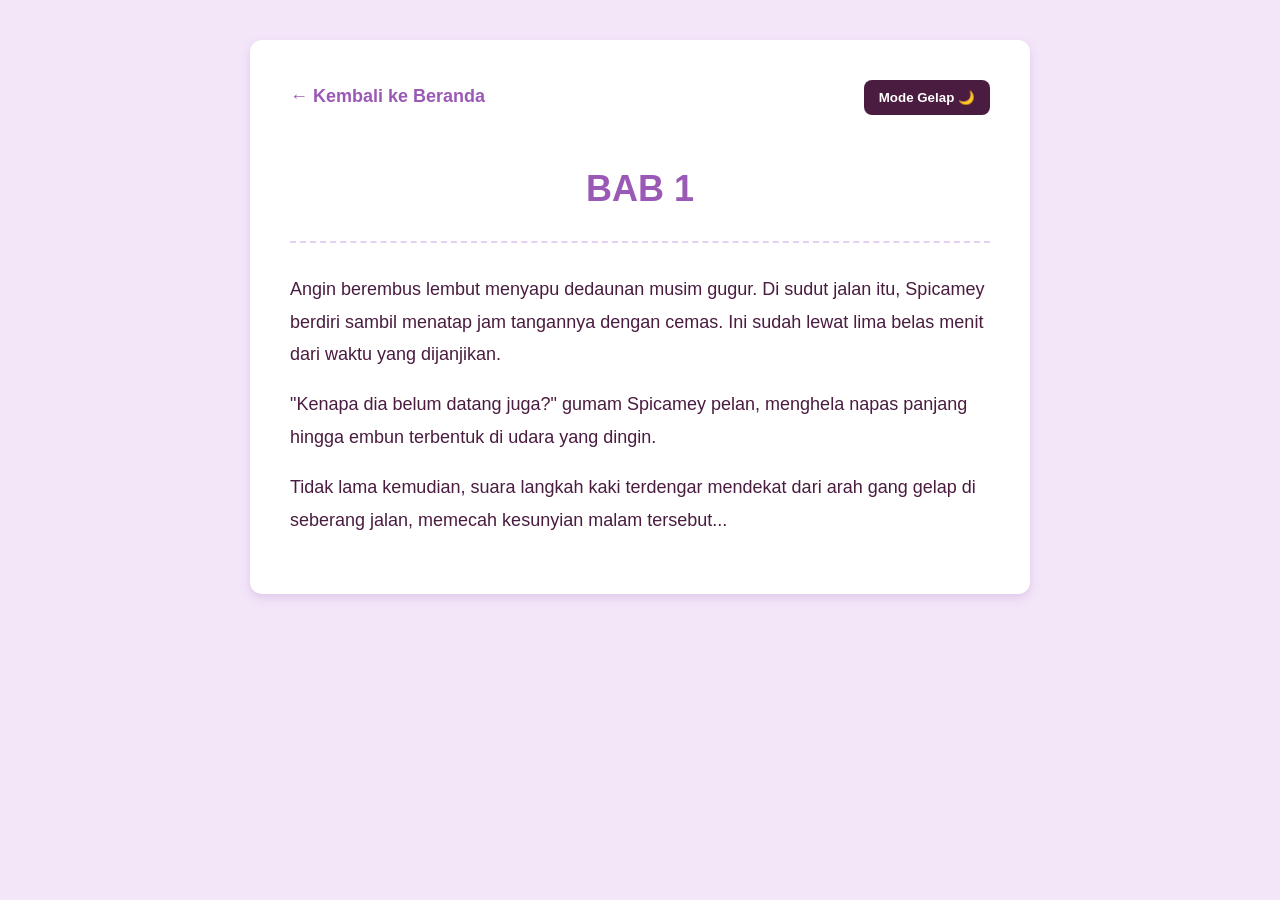
==== tpopbab1.html @ 05da23c5 "Add files via upload" ====
<!DOCTYPE html>
<html>
<head>
    <title>BAB 1 - Ghost Fujodanshi</title>
    <style>
        /* 1. CSS DASAR (Tampilan Terang / Default) */
        body {
            background-color: #f3e6f9;
            color: #4a1c40;
            font-family: 'Segoe UI', Tahoma, Geneva, Verdana, sans-serif;
            margin: 0;
            padding: 20px;
            transition: background-color 0.4s, color 0.4s; /* Memberikan efek perubahan warna yang halus/mengalun */
        }

        .wadah-baca {
            background-color: white;
            max-width: 700px;
            margin: 20px auto;
            padding: 40px;
            border-radius: 12px;
            box-shadow: 0 4px 10px rgba(155, 89, 182, 0.2);
            line-height: 1.8;
            font-size: 18px;
            transition: background-color 0.4s;
        }

        h1 {
            text-align: center;
            color: #9b59b6;
            border-bottom: 2px dashed #e6cff2;
            padding-bottom: 20px;
            margin-bottom: 30px;
        }

        .tombol-kembali {
            display: inline-block;
            color: #9b59b6;
            text-decoration: none;
            font-weight: bold;
            margin-bottom: 20px;
        }
        
        .tombol-kembali:hover {
            color: #8e44ad;
            text-decoration: underline;
        }

        /* 2. DESAIN TOMBOL SAKELAR */
        .tombol-mode {
            background-color: #4a1c40;
            color: white;
            border: none;
            padding: 10px 15px;
            border-radius: 8px;
            cursor: pointer;
            font-weight: bold;
            float: right; /* Menggeser posisi tombol ke kanan atas */
            transition: 0.3s;
        }

        .tombol-mode:hover {
            background-color: #2c1026;
            transform: scale(1.05); /* Efek membesar sedikit saat disentuh mouse */
        }

        /* 3. TAMPILAN SAAT MODE GELAP AKTIF */
        .mode-gelap {
            background-color: #121212; /* Warna latar sangat gelap */
            color: #e0e0e0;
        }

        .mode-gelap .wadah-baca {
            background-color: #242424; /* Kotak baca menjadi abu-abu gelap */
            box-shadow: 0 4px 10px rgba(0, 0, 0, 0.5);
            color: #e0e0e0; /* Warna teks tulisan menjadi putih pucat */
        }

        .mode-gelap h1 {
            color: #d7a1eb; /* Warna ungu dibuat lebih menyala agar terbaca */
            border-bottom: 2px dashed #5a3a69;
        }

        .mode-gelap .tombol-kembali {
            color: #d7a1eb;
        }
    </style>
</head>
<body>

    <div class="wadah-baca">
        
        <!-- Ini adalah Tombol Sakelarnya -->
        <button onclick="ubahMode()" id="tombol-mode" class="tombol-mode">Mode Gelap 🌙</button>

        <!-- Tombol Panah Kembali -->
        <a href="index.html" class="tombol-kembali">← Kembali ke Beranda</a>
        
        <h1>BAB 1</h1>
        
        <!-- Teks Cerita -->
        <p>Angin berembus lembut menyapu dedaunan musim gugur. Di sudut jalan itu, Spicamey berdiri sambil menatap jam tangannya dengan cemas. Ini sudah lewat lima belas menit dari waktu yang dijanjikan.</p>
        
        <p>"Kenapa dia belum datang juga?" gumam Spicamey pelan, menghela napas panjang hingga embun terbentuk di udara yang dingin.</p>
        
        <p>Tidak lama kemudian, suara langkah kaki terdengar mendekat dari arah gang gelap di seberang jalan, memecah kesunyian malam tersebut...</p>
        
    </div>

    <!-- 4. JAVASCRIPT: LOGIKA UNTUK MENGHIDUPKAN TOMBOL -->
    <script>
        function ubahMode() {
            var body = document.body;
            // Perintah untuk mematikan/menyalakan kelas 'mode-gelap'
            body.classList.toggle("mode-gelap");
            
            var tombol = document.getElementById("tombol-mode");
            // Mengubah tulisan di tombol sesuai dengan mode yang sedang menyala
            if (body.classList.contains("mode-gelap")) {
                tombol.innerHTML = "Mode Terang ☀️";
            } else {
                tombol.innerHTML = "Mode Gelap 🌙";
            }
        }
    </script>

</body>
</html>
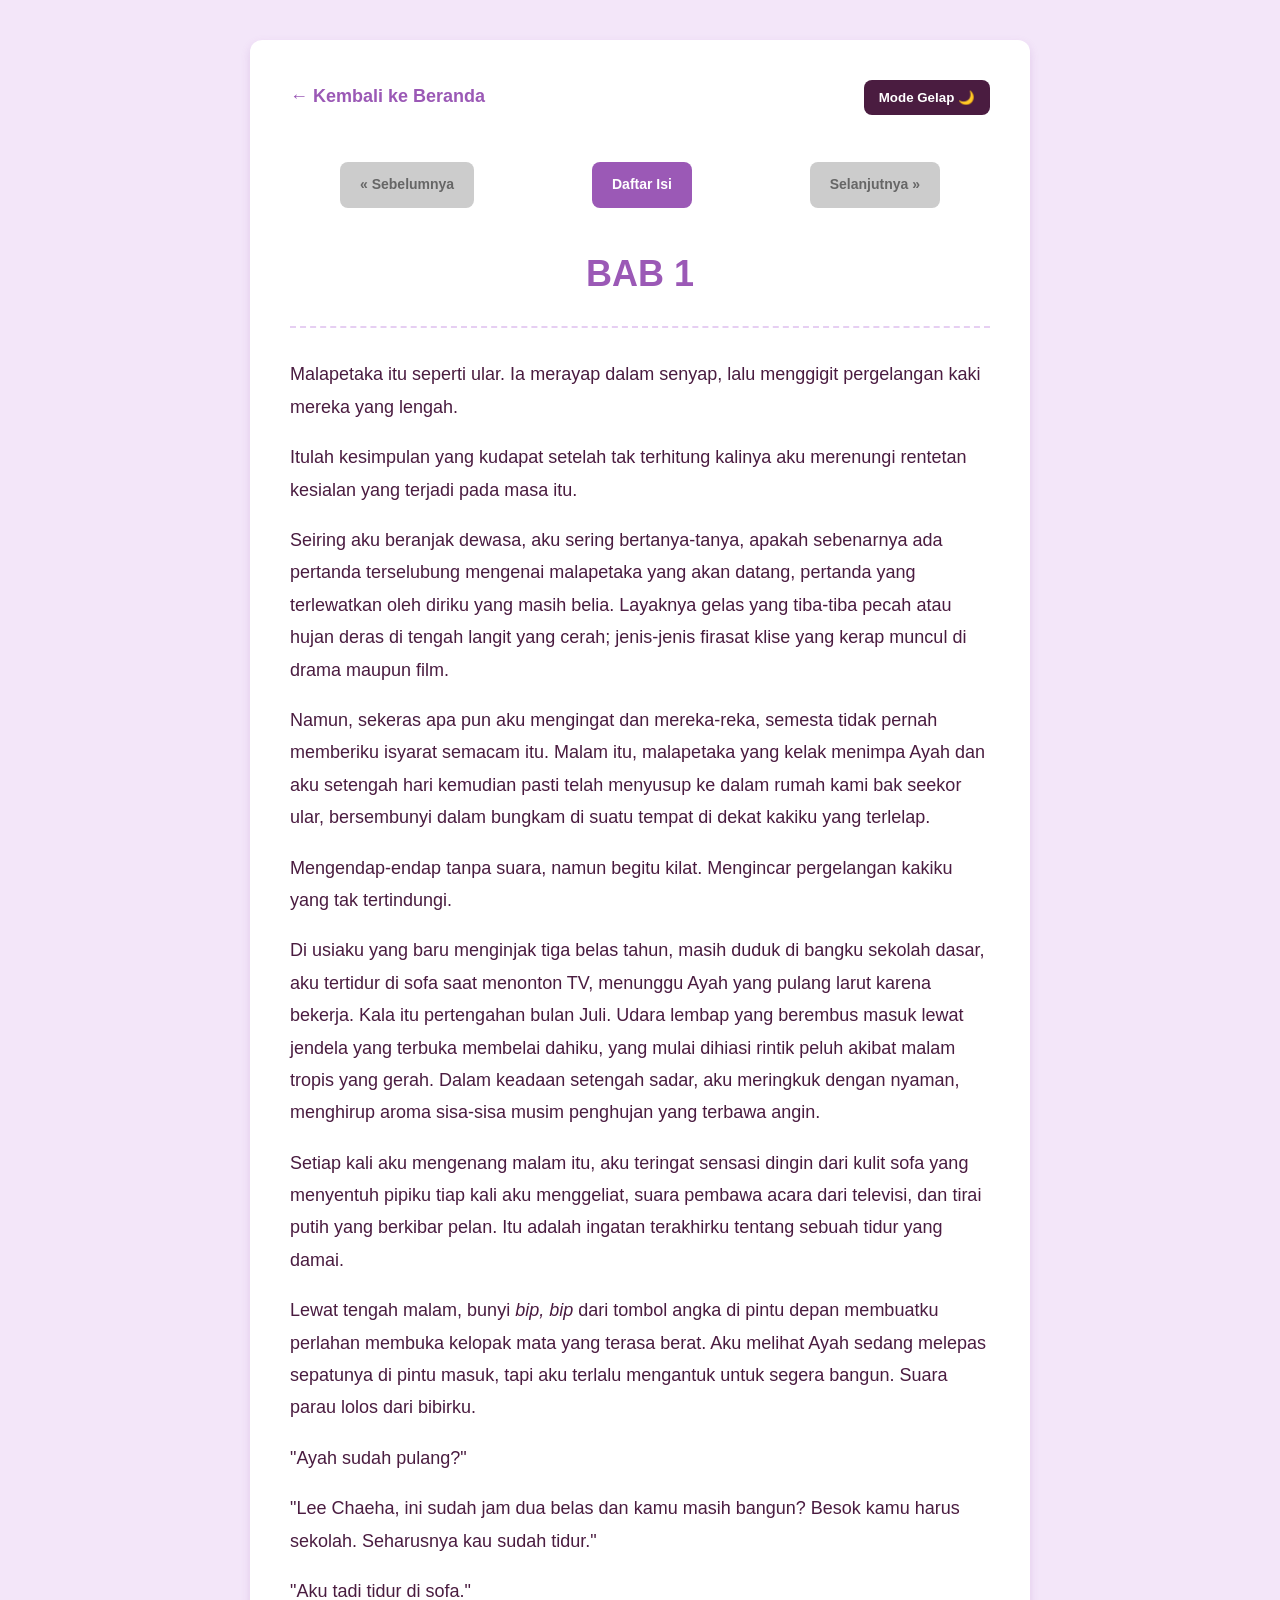
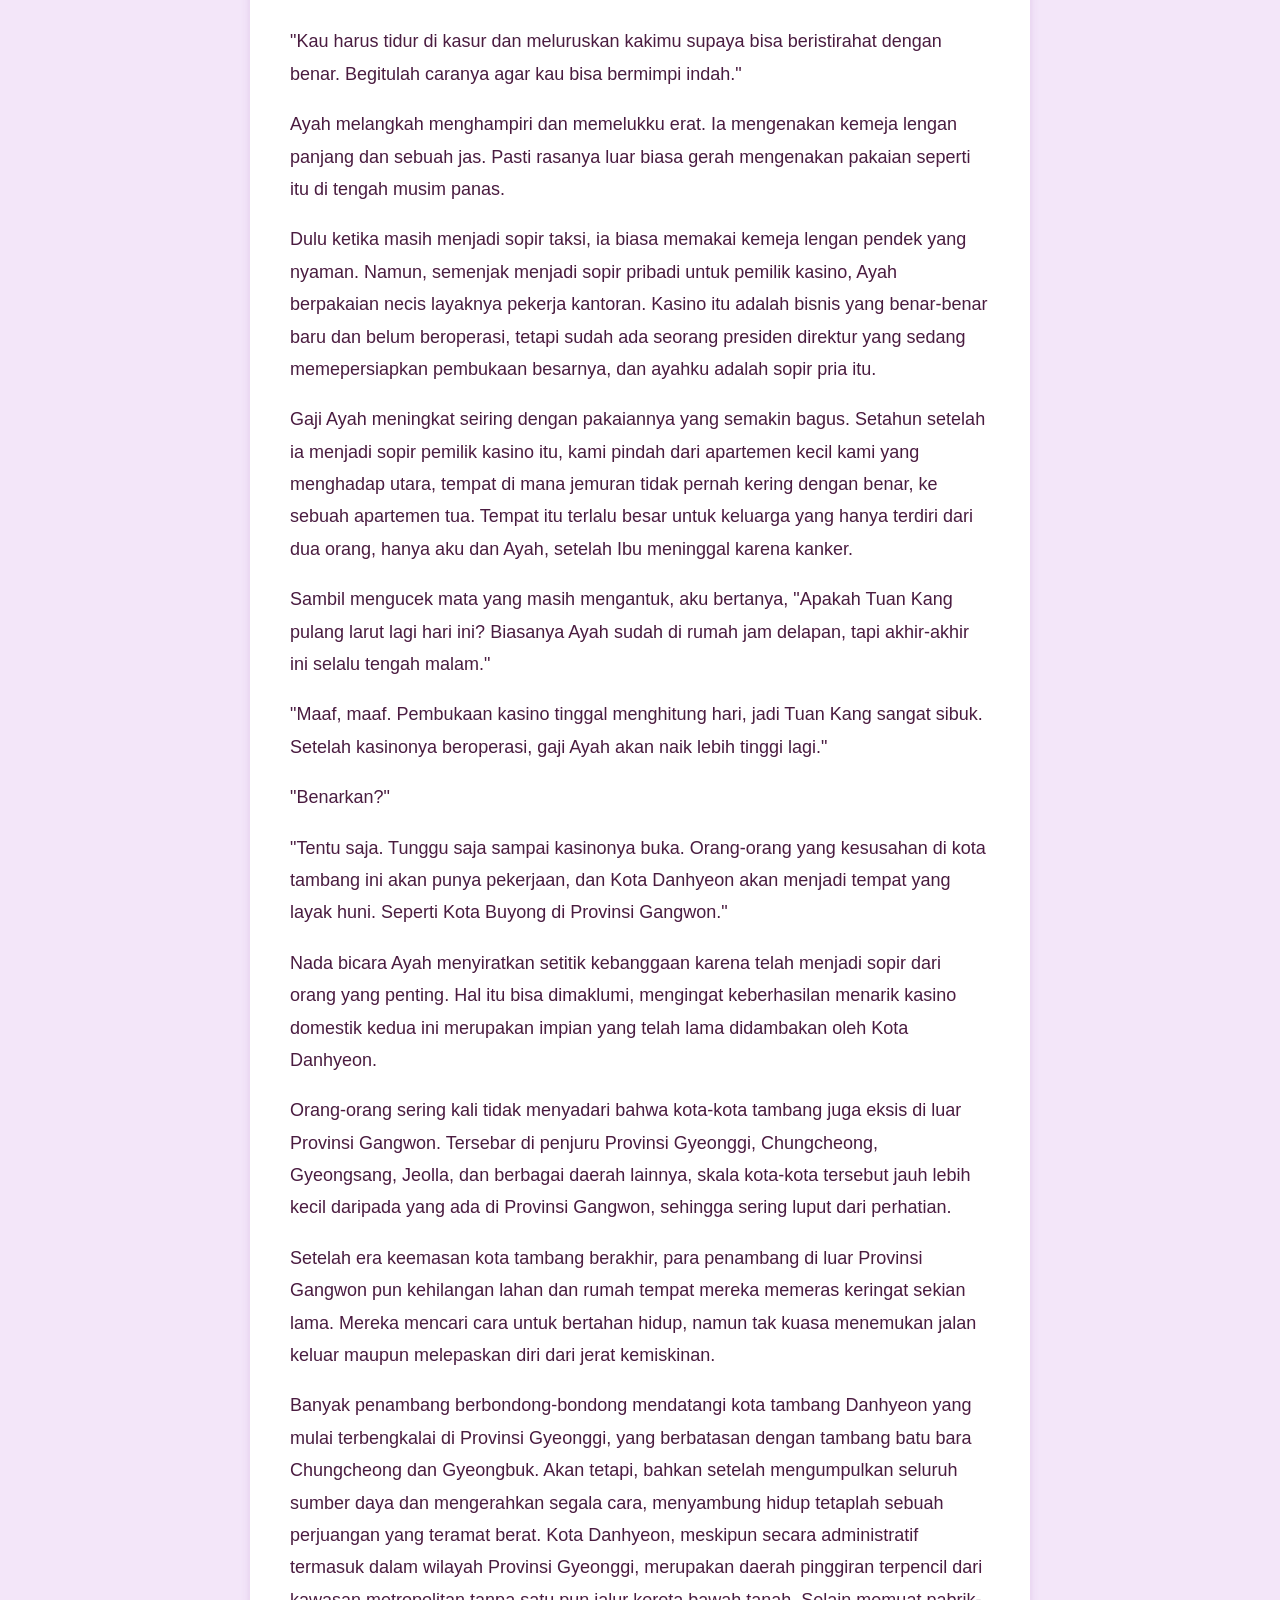
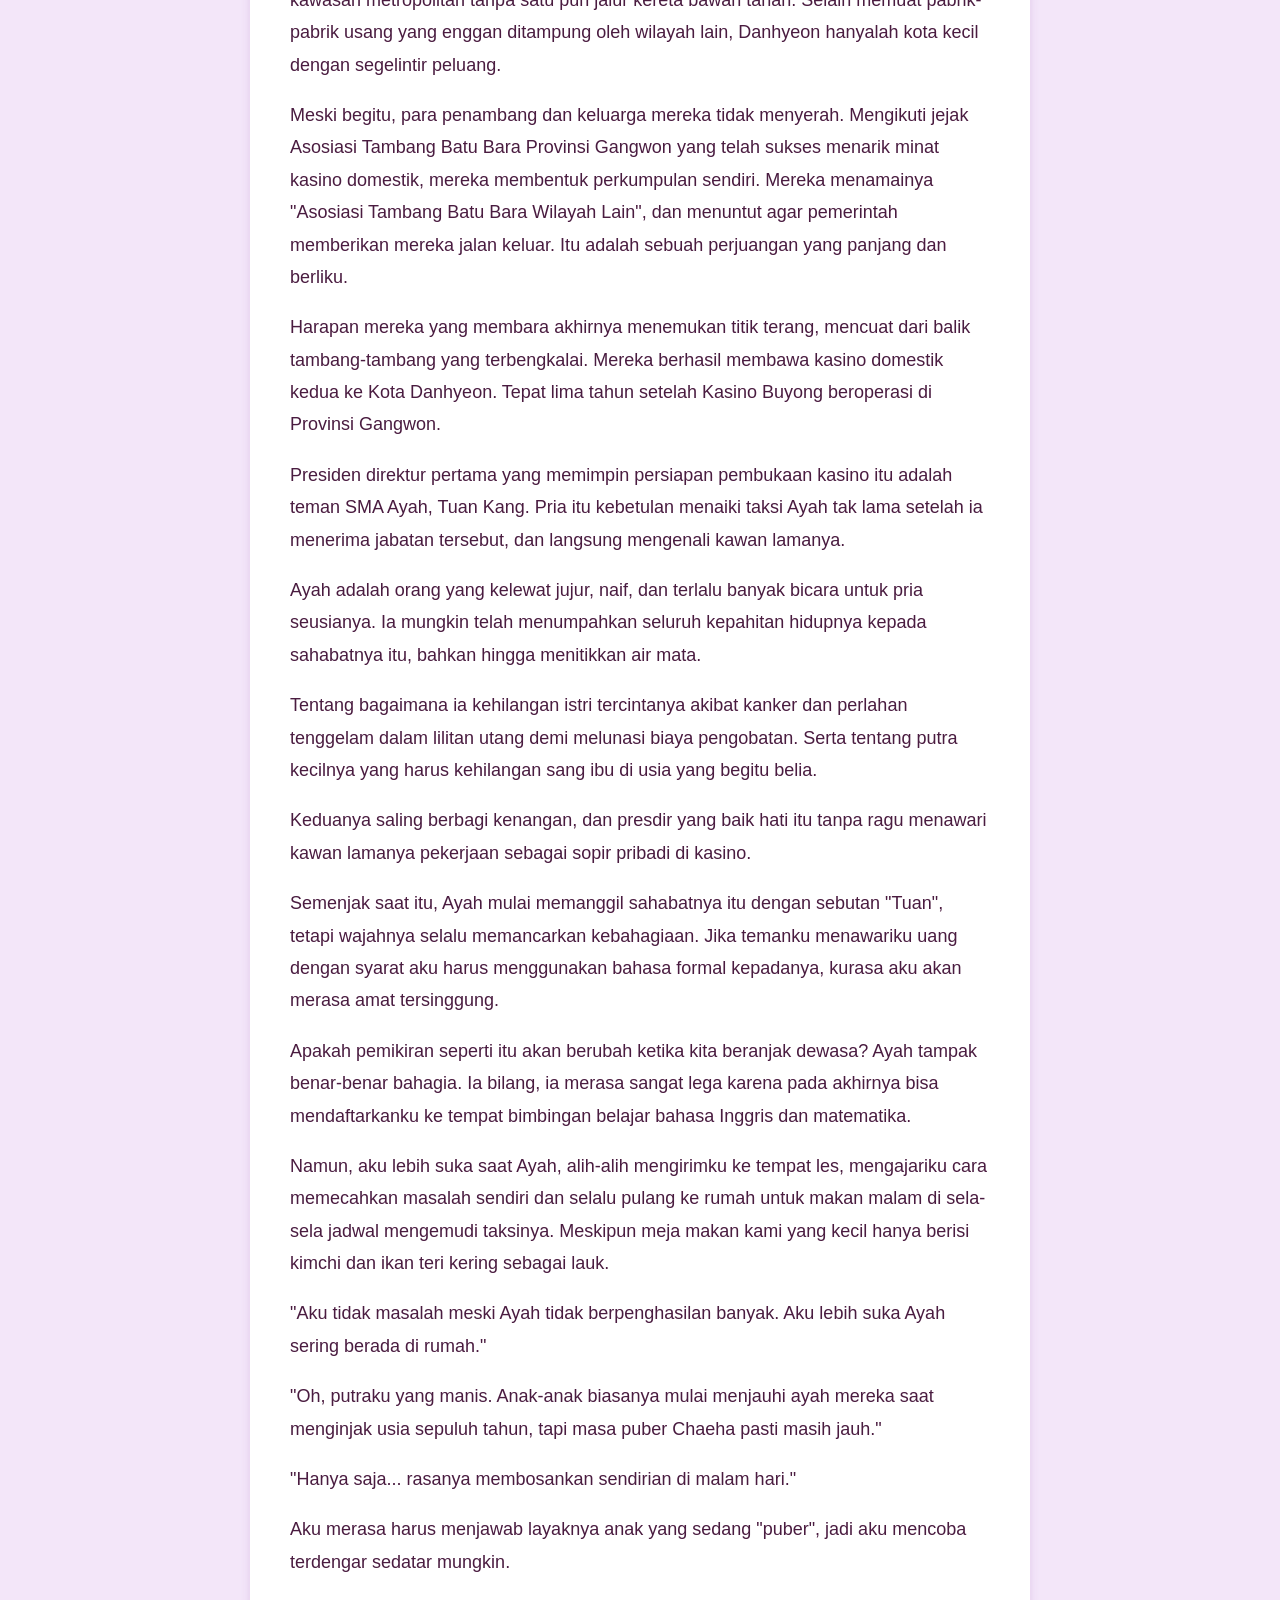
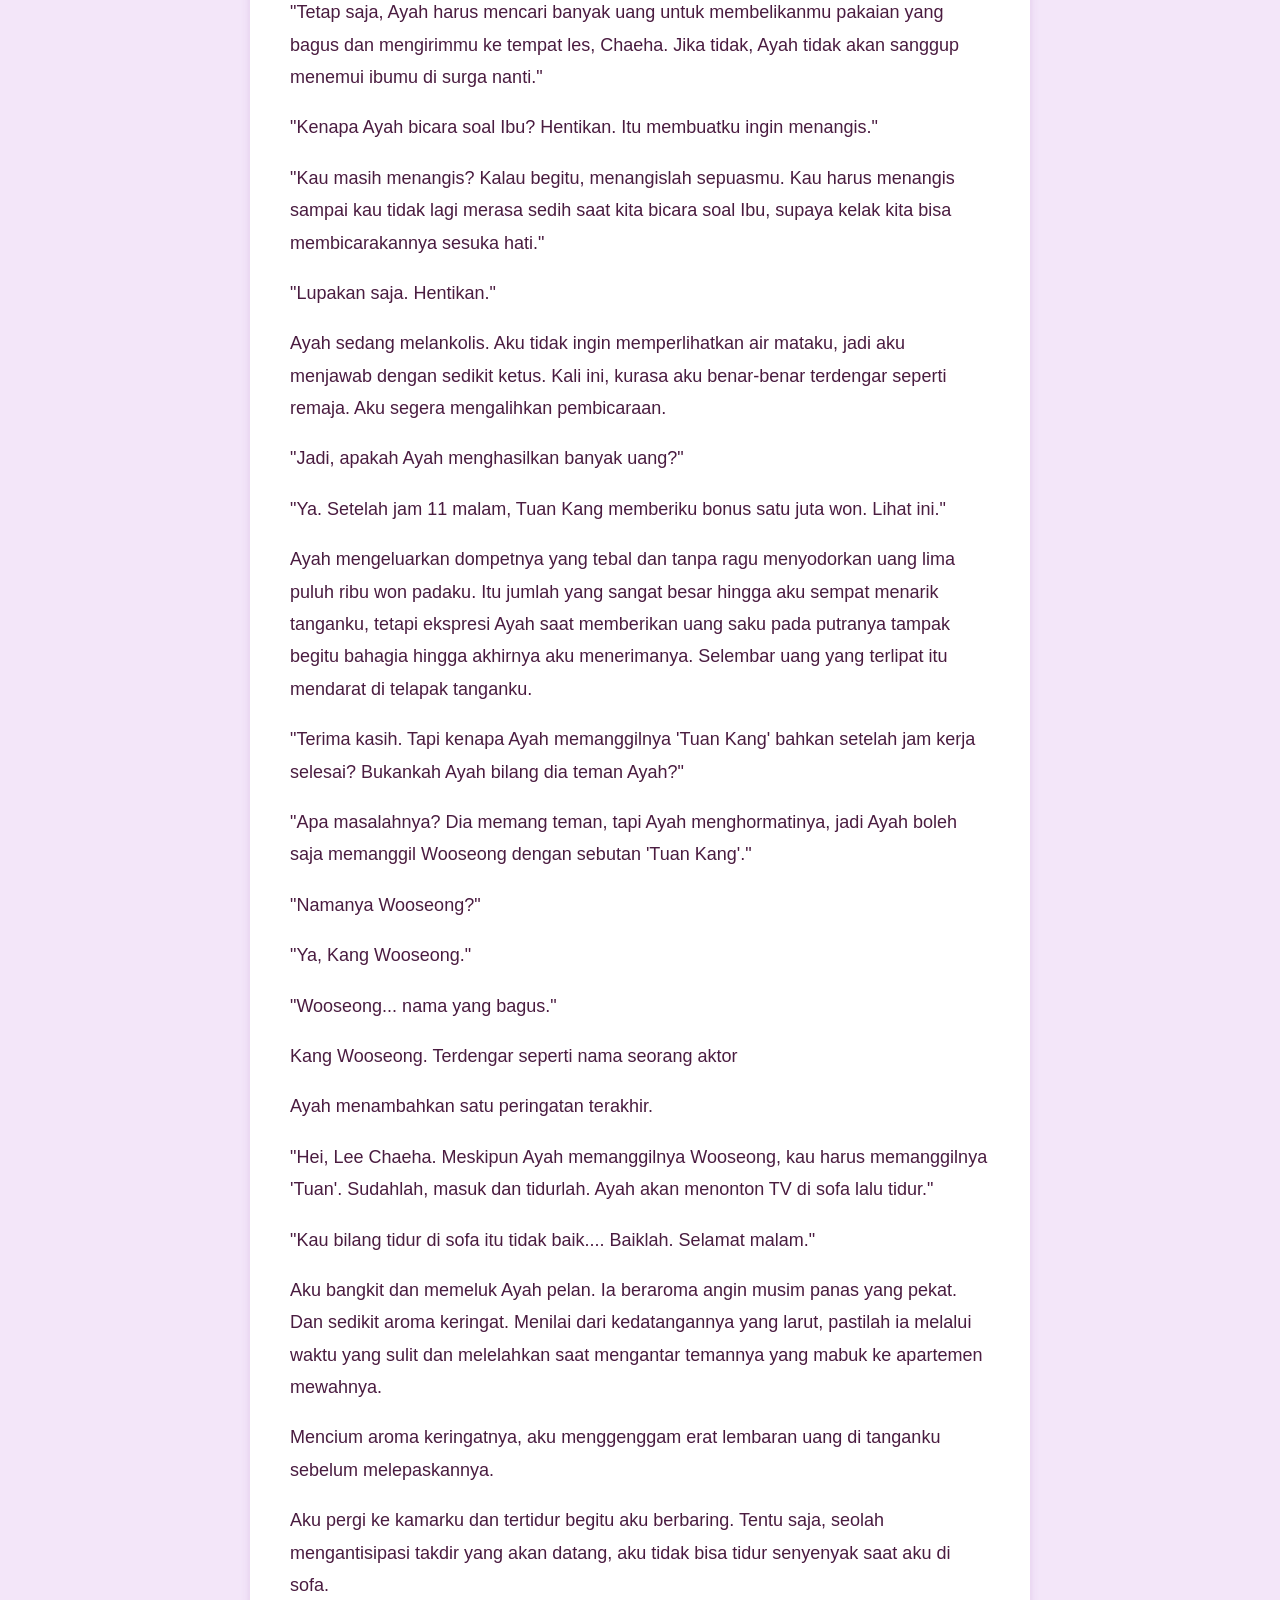
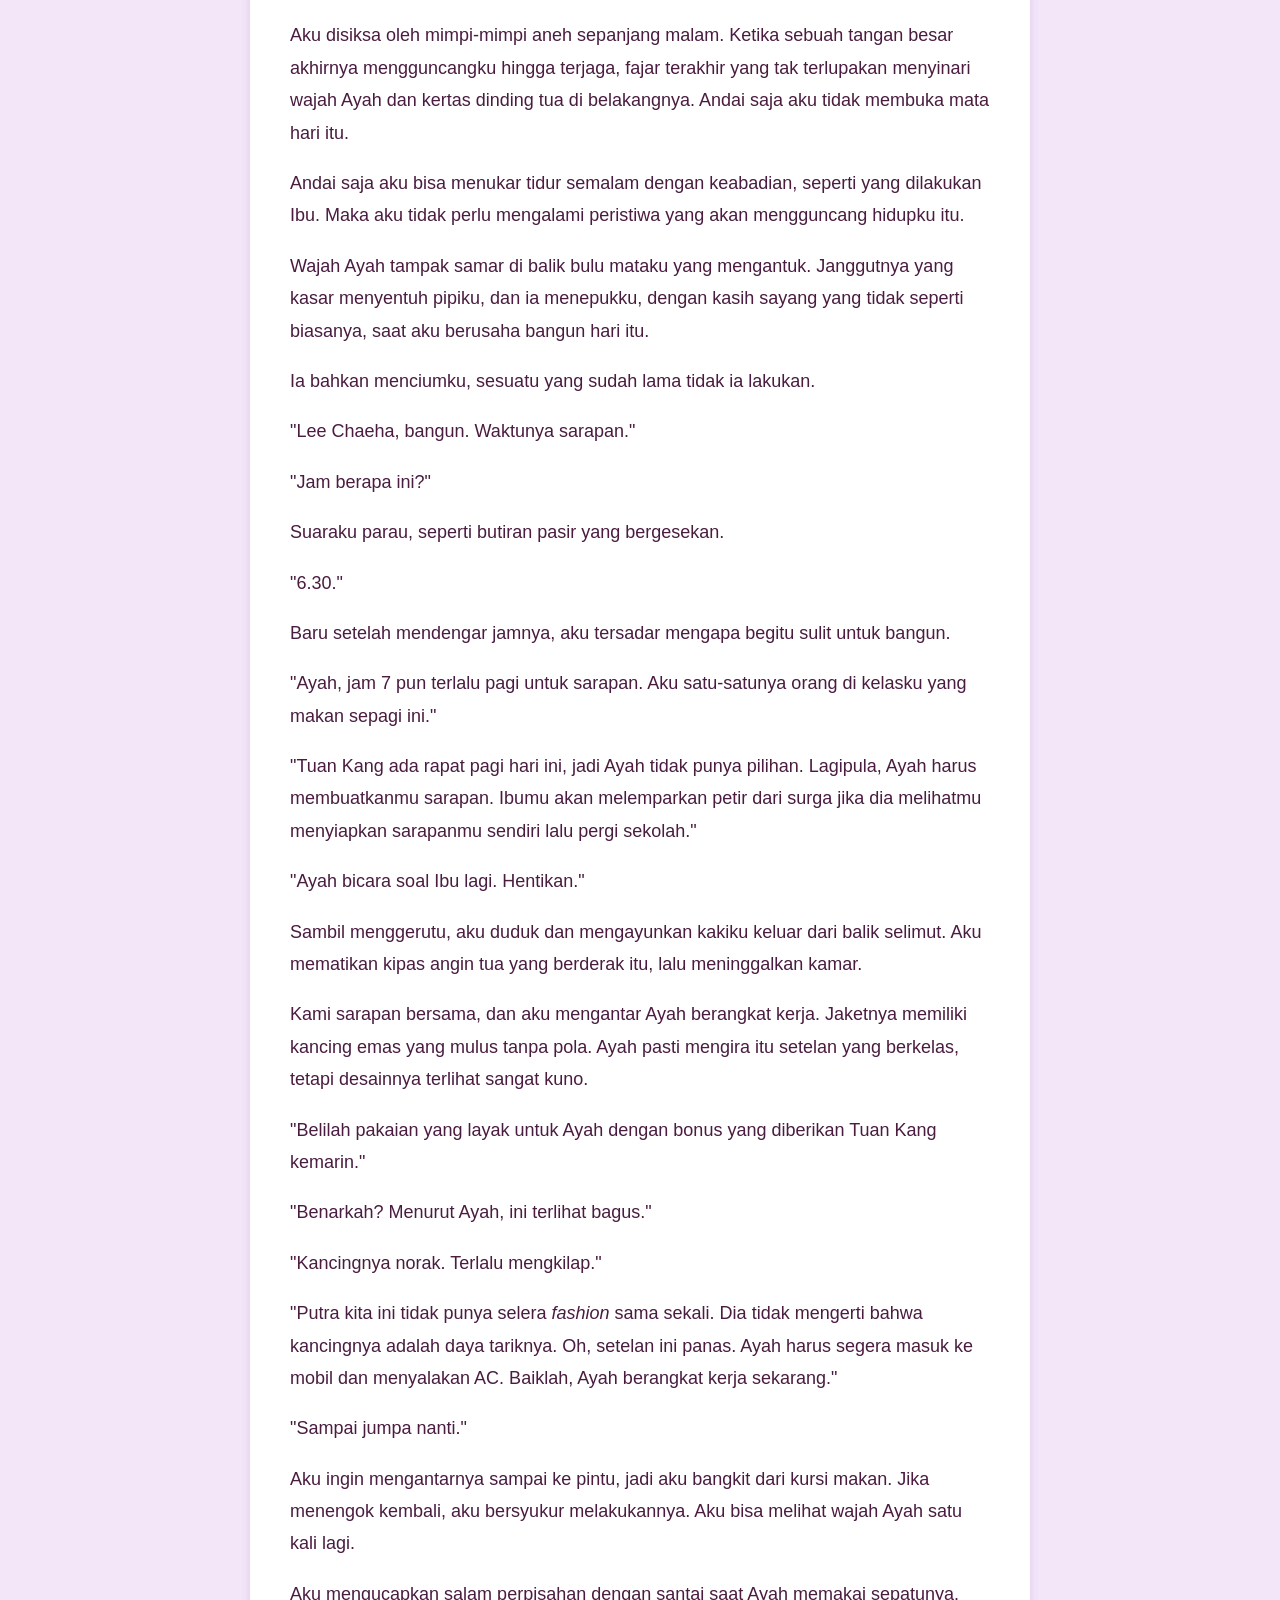
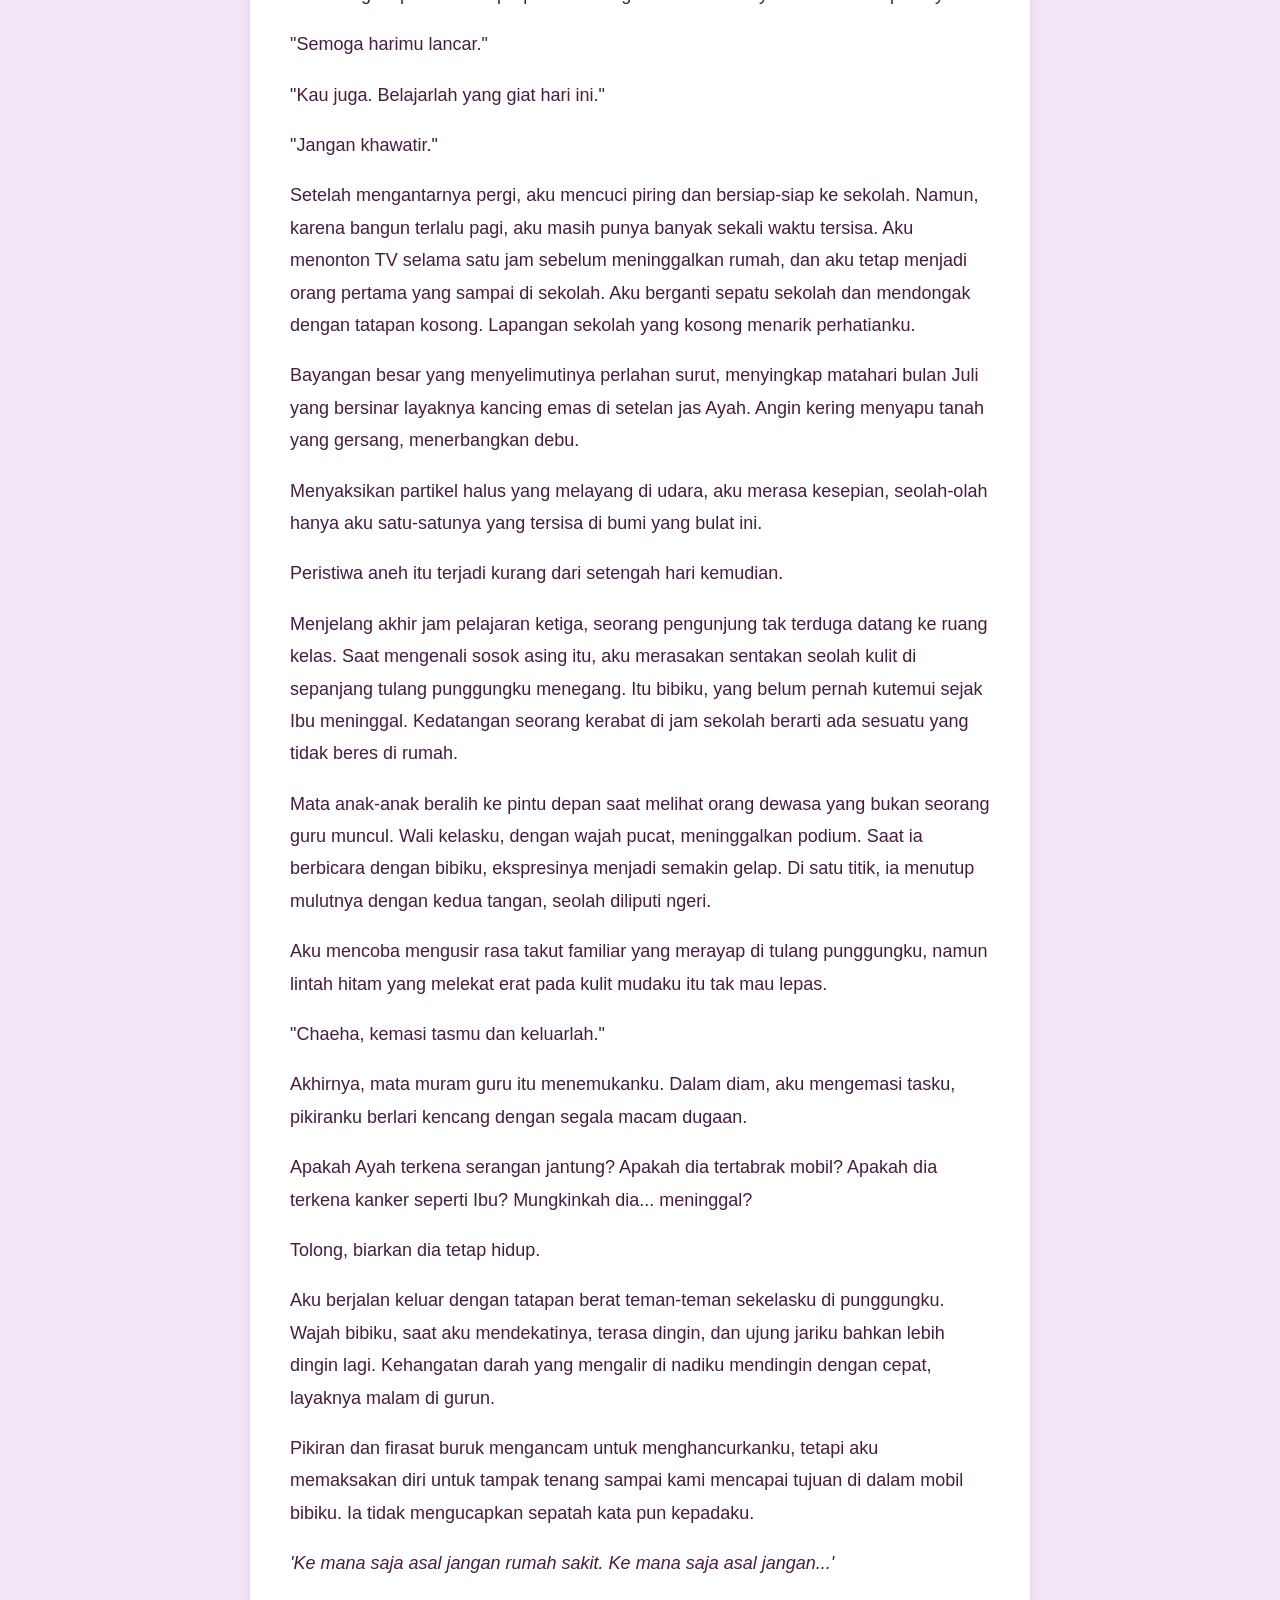
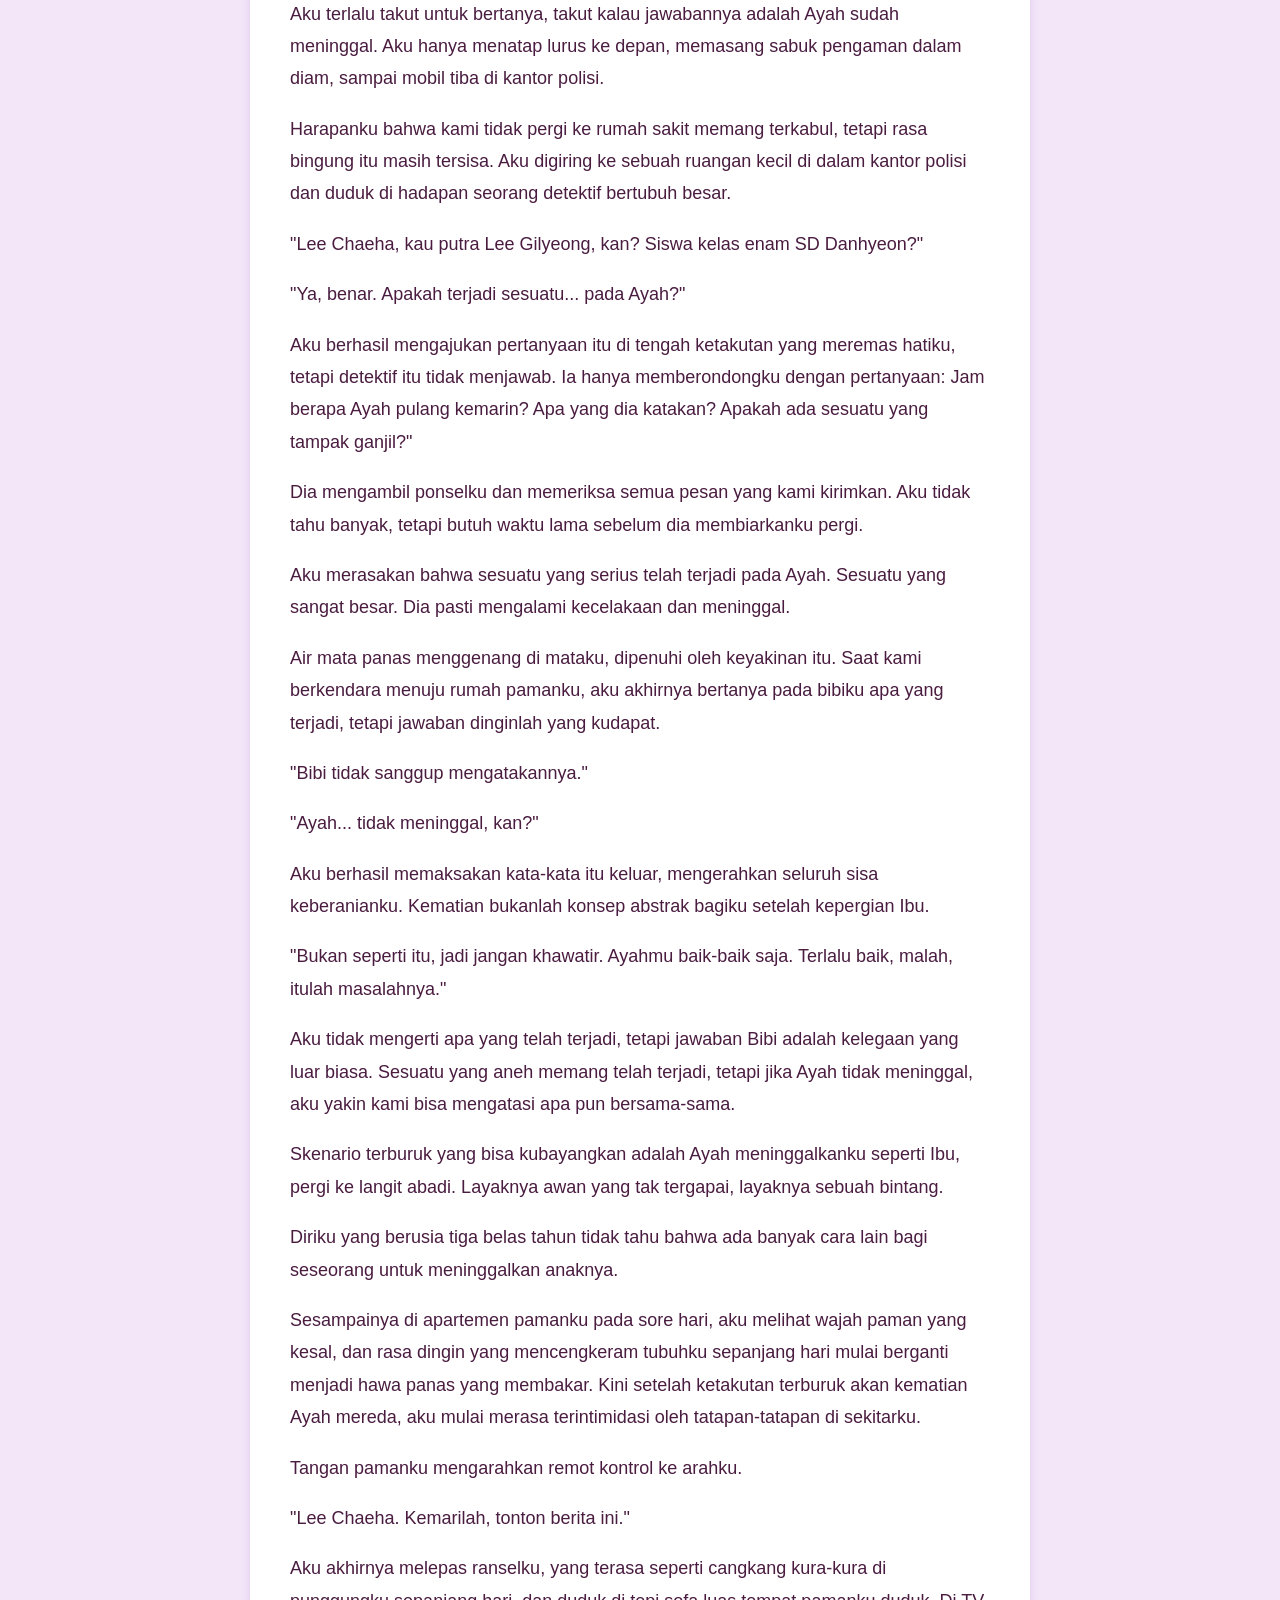
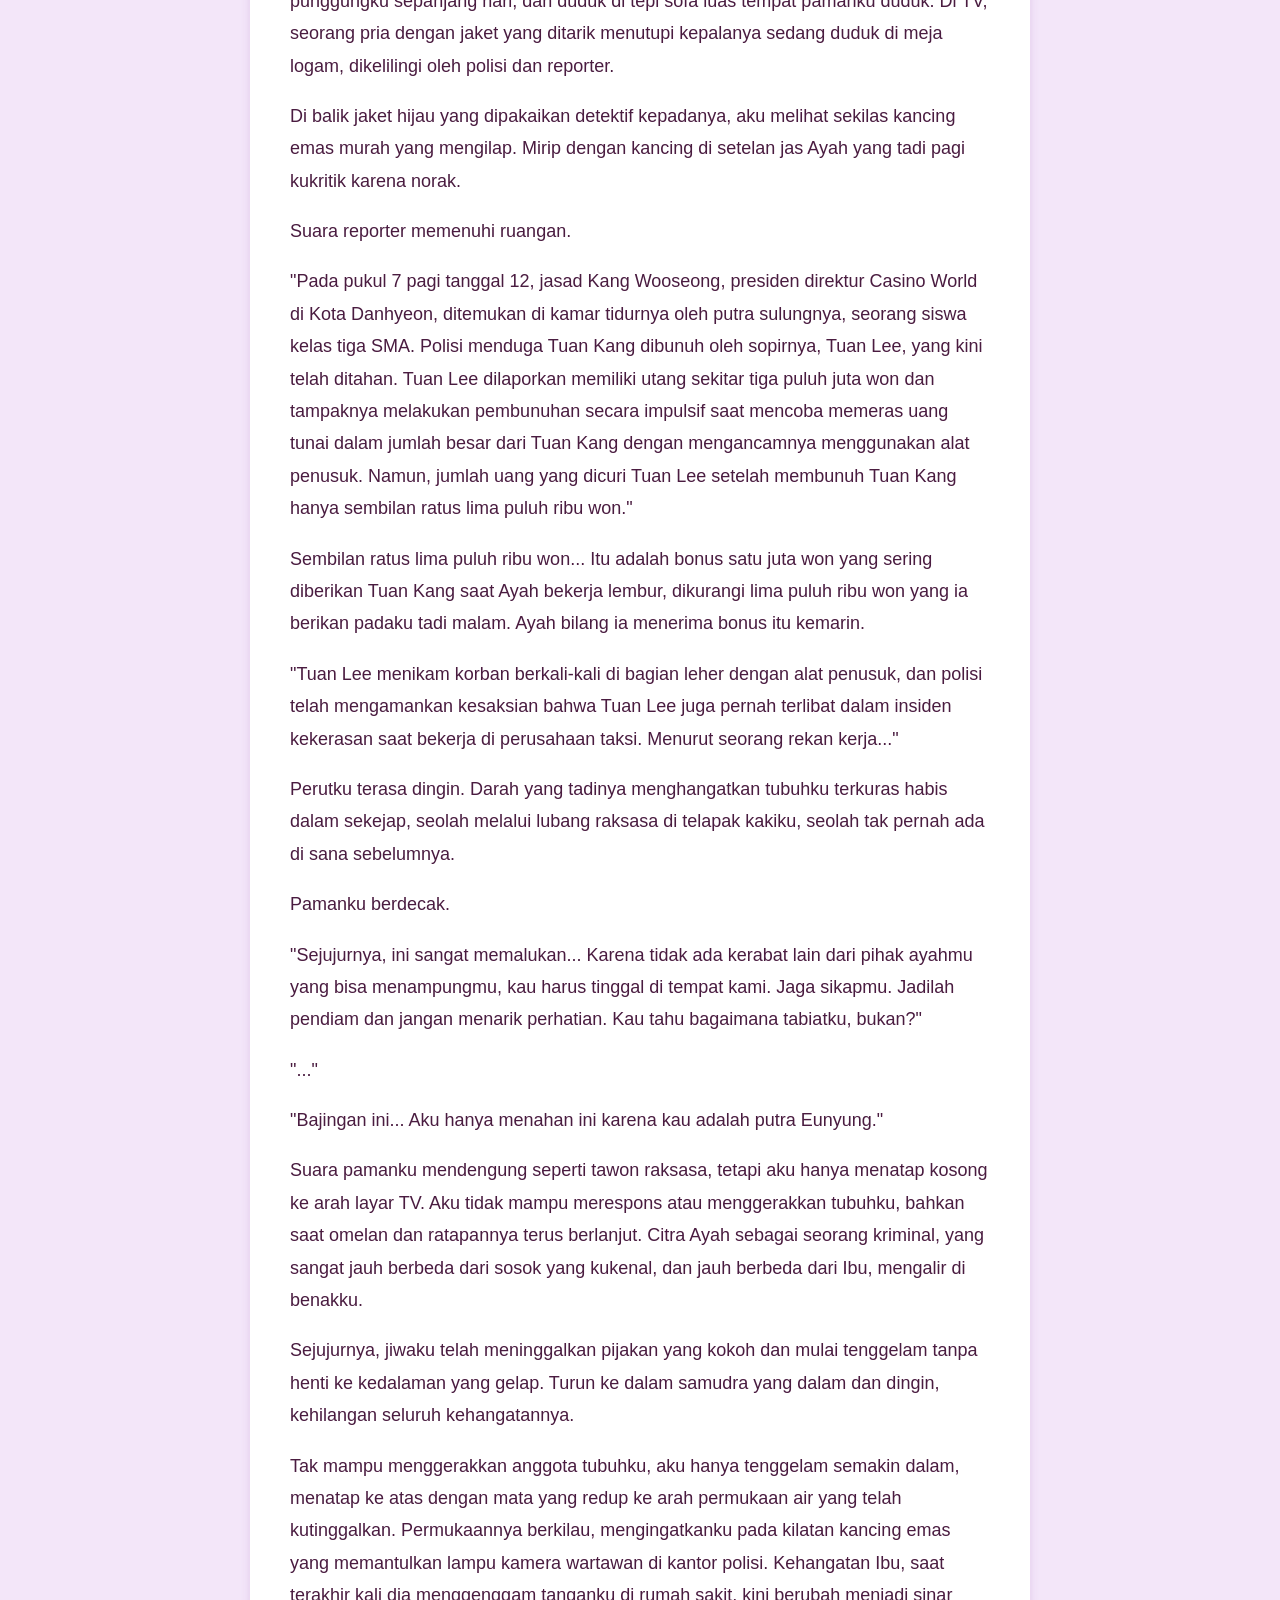
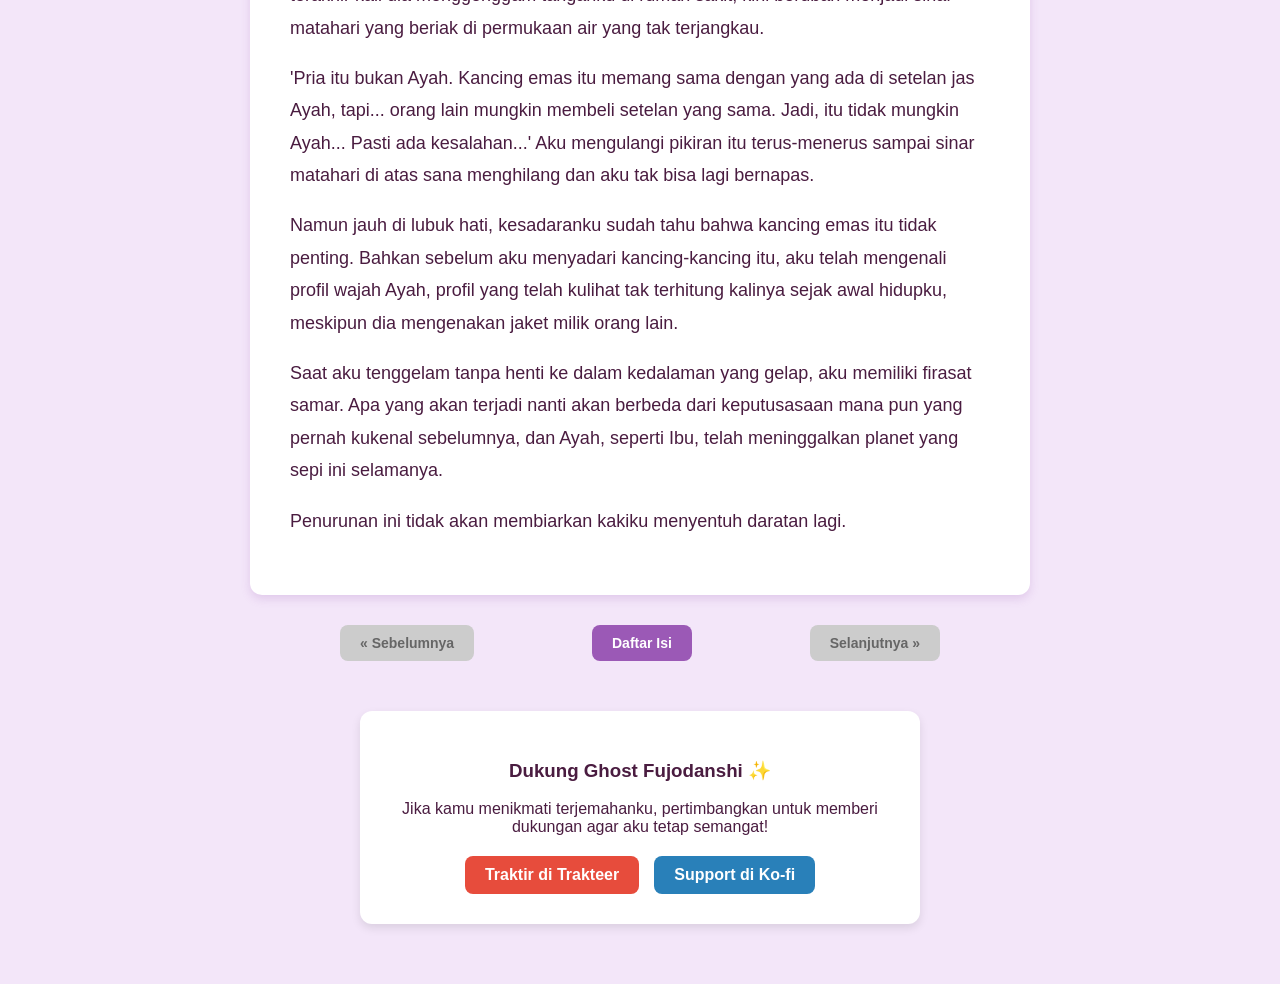
==== commit d360049b: "Add files via upload" ====
--- a/tpopbab1.html
+++ b/tpopbab1.html
@@ -84,6 +84,81 @@
         .mode-gelap .tombol-kembali {
             color: #d7a1eb;
         }
+
+        /* Gaya untuk kotak dukungan */
+.dukungan {
+    background-color: white;
+    padding: 30px;
+    margin: 40px auto;
+    max-width: 500px;
+    border-radius: 12px;
+    box-shadow: 0 4px 10px rgba(0,0,0,0.1);
+    text-align: center;
+}
+
+.tombol-donasi {
+    display: flex;
+    justify-content: center;
+    gap: 15px; /* Jarak antar tombol */
+    margin-top: 20px;
+}
+
+/* Tombol Trakteer (Warna Merah Khas) */
+.btn-trakteer {
+    background-color: #e74c3c;
+    color: white;
+    padding: 10px 20px;
+    text-decoration: none;
+    border-radius: 8px;
+    font-weight: bold;
+}
+
+/* Tombol Ko-fi (Warna Biru Khas) */
+.btn-kofi {
+    background-color: #2980b9;
+    color: white;
+    padding: 10px 20px;
+    text-decoration: none;
+    border-radius: 8px;
+    font-weight: bold;
+}
+
+/* Efek saat mouse diarahkan ke tombol */
+.btn-trakteer:hover, .btn-kofi:hover {
+    opacity: 0.8;
+    transform: scale(1.05);
+}
+
+/* Container Navigasi */
+.nav-chapter {
+    display: flex;
+    justify-content: space-between;
+    align-items: center;
+    margin: 20px auto;
+    max-width: 600px;
+    padding: 10px;
+}
+
+/* Gaya Tombol */
+.btn-nav {
+    background-color: #9b59b6;
+    color: white;
+    padding: 10px 20px;
+    text-decoration: none;
+    border-radius: 8px;
+    font-weight: bold;
+    font-size: 14px;
+}
+
+/* Efek saat tombol tidak aktif (misal Chapter 1 tidak punya Prev) */
+.btn-disabled {
+    background-color: #ccc;
+    color: #666;
+    cursor: not-allowed;
+    pointer-events: none;
+}
+
+.btn-nav:hover { background-color: #4a1c40; }
     </style>
 </head>
 <body>
@@ -96,15 +171,280 @@
         <!-- Tombol Panah Kembali -->
         <a href="index.html" class="tombol-kembali">← Kembali ke Beranda</a>
         
+<!-- Navigasi Chapter -->
+<div class="nav-chapter">
+    <!-- Tombol Sebelumnya -->
+    <a href="#" class="btn-nav btn-disabled">« Sebelumnya</a>
+
+    <!-- Tombol ke Daftar Isi -->
+    <a href="index.html" class="btn-nav">Daftar Isi</a>
+
+    <!-- Tombol Selanjutnya -->
+    <a href="#" class="btn-nav btn-disabled">Selanjutnya »</a>
+</div>
+
         <h1>BAB 1</h1>
         
         <!-- Teks Cerita -->
-        <p>Angin berembus lembut menyapu dedaunan musim gugur. Di sudut jalan itu, Spicamey berdiri sambil menatap jam tangannya dengan cemas. Ini sudah lewat lima belas menit dari waktu yang dijanjikan.</p>
-        
-        <p>"Kenapa dia belum datang juga?" gumam Spicamey pelan, menghela napas panjang hingga embun terbentuk di udara yang dingin.</p>
-        
-        <p>Tidak lama kemudian, suara langkah kaki terdengar mendekat dari arah gang gelap di seberang jalan, memecah kesunyian malam tersebut...</p>
-        
+        <p>Malapetaka itu seperti ular. Ia merayap dalam senyap, lalu menggigit pergelangan kaki mereka yang lengah.</p>
+        
+        <p>Itulah kesimpulan yang kudapat setelah tak terhitung kalinya aku merenungi rentetan kesialan yang terjadi pada masa itu.</p>
+        
+        <p>Seiring aku beranjak dewasa, aku sering bertanya-tanya, apakah sebenarnya ada pertanda terselubung mengenai malapetaka yang akan datang, pertanda yang terlewatkan oleh diriku yang masih belia. Layaknya gelas yang tiba-tiba pecah atau hujan deras di tengah langit yang cerah; jenis-jenis firasat klise yang kerap muncul di drama maupun film.</p>
+
+        <p>Namun, sekeras apa pun aku mengingat dan mereka-reka, semesta tidak pernah memberiku isyarat semacam itu. Malam itu, malapetaka yang kelak menimpa Ayah dan aku setengah hari kemudian pasti telah menyusup ke dalam rumah kami bak seekor ular, bersembunyi dalam bungkam di suatu tempat di dekat kakiku yang terlelap.</p>
+        
+        <p>Mengendap-endap tanpa suara, namun begitu kilat. Mengincar pergelangan kakiku yang tak tertindungi.</p>
+
+        <p>Di usiaku yang baru menginjak tiga belas tahun, masih duduk di bangku sekolah dasar, aku tertidur di sofa saat menonton TV, menunggu Ayah yang pulang larut karena bekerja. Kala itu pertengahan bulan Juli. Udara lembap yang berembus masuk lewat jendela yang terbuka membelai dahiku, yang mulai dihiasi rintik peluh akibat malam tropis yang gerah. Dalam keadaan setengah sadar, aku meringkuk dengan nyaman, menghirup aroma sisa-sisa musim penghujan yang terbawa angin.</p>
+        
+        <p>Setiap kali aku mengenang malam itu, aku teringat sensasi dingin dari kulit sofa yang menyentuh pipiku tiap kali aku menggeliat, suara pembawa acara dari televisi, dan tirai putih yang berkibar pelan. Itu adalah ingatan terakhirku tentang sebuah tidur yang damai.</p>
+
+        <p>Lewat tengah malam, bunyi <i>bip, bip</i> dari tombol angka di pintu depan membuatku perlahan membuka kelopak mata yang terasa berat. Aku melihat Ayah sedang melepas sepatunya di pintu masuk, tapi aku terlalu mengantuk untuk segera bangun. Suara parau lolos dari bibirku.</p>
+
+        <p>"Ayah sudah pulang?"</p>
+
+        <p>"Lee Chaeha, ini sudah jam dua belas dan kamu masih bangun? Besok kamu harus sekolah. Seharusnya kau sudah tidur."</p>
+
+        <p>"Aku tadi tidur di sofa."</p>
+
+        <p>"Kau harus tidur di kasur dan meluruskan kakimu supaya bisa beristirahat dengan benar. Begitulah caranya agar kau bisa bermimpi indah."</p>
+
+        <p>Ayah melangkah menghampiri dan memelukku erat. Ia mengenakan kemeja lengan panjang dan sebuah jas. Pasti rasanya luar biasa gerah mengenakan pakaian seperti itu di tengah musim panas.</p>
+
+        <p>Dulu ketika masih menjadi sopir taksi, ia biasa memakai kemeja lengan pendek yang nyaman. Namun, semenjak menjadi sopir pribadi untuk pemilik kasino, Ayah berpakaian necis layaknya pekerja kantoran. Kasino itu adalah bisnis yang benar-benar baru dan belum beroperasi, tetapi sudah ada seorang presiden direktur yang sedang memepersiapkan pembukaan besarnya, dan ayahku adalah sopir pria itu.</p>
+
+        <p>Gaji Ayah meningkat seiring dengan pakaiannya yang semakin bagus. Setahun setelah ia menjadi sopir pemilik kasino itu, kami pindah dari apartemen kecil kami yang menghadap utara, tempat di mana jemuran tidak pernah kering dengan benar, ke sebuah apartemen tua. Tempat itu terlalu besar untuk keluarga yang hanya terdiri dari dua orang, hanya aku dan Ayah, setelah Ibu meninggal karena kanker.</p>
+
+        <p>Sambil mengucek mata yang masih mengantuk, aku bertanya, "Apakah Tuan Kang pulang larut lagi hari ini? Biasanya Ayah sudah di rumah jam delapan, tapi akhir-akhir ini selalu tengah malam."</p>
+
+        <p>"Maaf, maaf. Pembukaan kasino tinggal menghitung hari, jadi Tuan Kang sangat sibuk. Setelah kasinonya beroperasi, gaji Ayah akan naik lebih tinggi lagi."</p>
+
+        <p>"Benarkan?"</p>
+
+        <p>"Tentu saja. Tunggu saja sampai kasinonya buka. Orang-orang yang kesusahan di kota tambang ini akan punya pekerjaan, dan Kota Danhyeon akan menjadi tempat yang layak huni. Seperti Kota Buyong di Provinsi Gangwon."</p>
+
+        <p>Nada bicara Ayah menyiratkan setitik kebanggaan karena telah menjadi sopir dari orang yang penting. Hal itu bisa dimaklumi, mengingat keberhasilan menarik kasino domestik kedua ini merupakan impian yang telah lama didambakan oleh Kota Danhyeon.</p>
+
+        <p> Orang-orang sering kali tidak menyadari bahwa kota-kota tambang juga eksis di luar Provinsi Gangwon. Tersebar di penjuru Provinsi Gyeonggi, Chungcheong, Gyeongsang, Jeolla, dan berbagai daerah lainnya, skala kota-kota tersebut jauh lebih kecil daripada yang ada di Provinsi Gangwon, sehingga sering luput dari perhatian.</p>
+
+        <p>Setelah era keemasan kota tambang berakhir, para penambang di luar Provinsi Gangwon pun kehilangan lahan dan rumah tempat mereka memeras keringat sekian lama. Mereka mencari cara untuk bertahan hidup, namun tak kuasa menemukan jalan keluar maupun melepaskan diri dari jerat kemiskinan.</p>
+
+        <p>Banyak penambang berbondong-bondong mendatangi kota tambang Danhyeon yang mulai terbengkalai di Provinsi Gyeonggi, yang berbatasan dengan tambang batu bara Chungcheong dan Gyeongbuk. Akan tetapi, bahkan setelah mengumpulkan seluruh sumber daya dan mengerahkan segala cara, menyambung hidup tetaplah sebuah perjuangan yang teramat berat. Kota Danhyeon, meskipun secara administratif termasuk dalam wilayah Provinsi Gyeonggi, merupakan daerah pinggiran terpencil dari kawasan metropolitan tanpa satu pun jalur kereta bawah tanah. Selain memuat pabrik-pabrik usang yang enggan ditampung oleh wilayah lain, Danhyeon hanyalah kota kecil dengan segelintir peluang.</p>
+
+        <p>Meski begitu, para penambang dan keluarga mereka tidak menyerah. Mengikuti jejak Asosiasi Tambang Batu Bara Provinsi Gangwon yang telah sukses menarik minat kasino domestik, mereka membentuk perkumpulan sendiri. Mereka menamainya "Asosiasi Tambang Batu Bara Wilayah Lain", dan menuntut agar pemerintah memberikan mereka jalan keluar. Itu adalah sebuah perjuangan yang panjang dan berliku.</p>
+
+        <p>Harapan mereka yang membara akhirnya menemukan titik terang, mencuat dari balik tambang-tambang yang terbengkalai. Mereka berhasil membawa kasino domestik kedua ke Kota Danhyeon. Tepat lima tahun setelah Kasino Buyong beroperasi di Provinsi Gangwon.</p>
+
+        <p>Presiden direktur pertama yang memimpin persiapan pembukaan kasino itu adalah teman SMA Ayah, Tuan Kang. Pria itu kebetulan menaiki taksi Ayah tak lama setelah ia menerima jabatan tersebut, dan langsung mengenali kawan lamanya.</p>
+
+        <p>Ayah adalah orang yang kelewat jujur, naif, dan terlalu banyak bicara untuk pria seusianya. Ia mungkin telah menumpahkan seluruh kepahitan hidupnya kepada sahabatnya itu, bahkan hingga menitikkan air mata.</p>
+
+        <p>Tentang bagaimana ia kehilangan istri tercintanya akibat kanker dan perlahan tenggelam dalam lilitan utang demi melunasi biaya pengobatan. Serta tentang putra kecilnya yang harus kehilangan sang ibu di usia yang begitu belia.</p>
+
+        <p>Keduanya saling berbagi kenangan, dan presdir yang baik hati itu tanpa ragu menawari kawan lamanya pekerjaan sebagai sopir pribadi di kasino.</p>
+
+        <p>Semenjak saat itu, Ayah mulai memanggil sahabatnya itu dengan sebutan "Tuan", tetapi wajahnya selalu memancarkan kebahagiaan. Jika temanku menawariku uang dengan syarat aku harus menggunakan bahasa formal kepadanya, kurasa aku akan merasa amat tersinggung.</p>
+
+        <p>Apakah pemikiran seperti itu akan berubah ketika kita beranjak dewasa? Ayah tampak benar-benar bahagia. Ia bilang, ia merasa sangat lega karena pada akhirnya bisa mendaftarkanku ke tempat bimbingan belajar bahasa Inggris dan matematika.</p>
+
+        <p>Namun, aku lebih suka saat Ayah, alih-alih mengirimku ke tempat les, mengajariku cara memecahkan masalah sendiri dan selalu pulang ke rumah untuk makan malam di sela-sela jadwal mengemudi taksinya. Meskipun meja makan kami yang kecil hanya berisi kimchi dan ikan teri kering sebagai lauk.</p>
+
+        <p>"Aku tidak masalah meski Ayah tidak berpenghasilan banyak. Aku lebih suka Ayah sering berada di rumah."</p>
+
+        <p>"Oh, putraku yang manis. Anak-anak biasanya mulai menjauhi ayah mereka saat menginjak usia sepuluh tahun, tapi masa puber Chaeha pasti masih jauh."</p>
+
+        <p>"Hanya saja... rasanya membosankan sendirian di malam hari."</p>
+
+        <p>Aku merasa harus menjawab layaknya anak yang sedang "puber", jadi aku mencoba terdengar sedatar mungkin.</p>
+
+        <p>"Tetap saja, Ayah harus mencari banyak uang untuk membelikanmu pakaian yang bagus dan mengirimmu ke tempat les, Chaeha. Jika tidak, Ayah tidak akan sanggup menemui ibumu di surga nanti."</p>
+
+        <p>"Kenapa Ayah bicara soal Ibu? Hentikan. Itu membuatku ingin menangis."</p>
+
+        <p>"Kau masih menangis? Kalau begitu, menangislah sepuasmu. Kau harus menangis sampai kau tidak lagi merasa sedih saat kita bicara soal Ibu, supaya kelak kita bisa membicarakannya sesuka hati."</p>
+
+        <p>"Lupakan saja. Hentikan."</p>
+
+        <p>Ayah sedang melankolis. Aku tidak ingin memperlihatkan air mataku, jadi aku menjawab dengan sedikit ketus. Kali ini, kurasa aku benar-benar terdengar seperti remaja. Aku segera mengalihkan pembicaraan.</p>
+
+        <p>"Jadi, apakah Ayah menghasilkan banyak uang?"</p>
+
+        <p>"Ya. Setelah jam 11 malam, Tuan Kang memberiku bonus satu juta won. Lihat ini."</p>
+
+        <p>Ayah mengeluarkan dompetnya yang tebal dan tanpa ragu menyodorkan uang lima puluh ribu won padaku. Itu jumlah yang sangat besar hingga aku sempat menarik tanganku, tetapi ekspresi Ayah saat memberikan uang saku pada putranya tampak begitu bahagia hingga akhirnya aku menerimanya. Selembar uang yang terlipat itu mendarat di telapak tanganku.</p>
+
+        <p>"Terima kasih. Tapi kenapa Ayah memanggilnya 'Tuan Kang' bahkan setelah jam kerja selesai? Bukankah Ayah bilang dia teman Ayah?"</p>
+
+        <p>"Apa masalahnya? Dia memang teman, tapi Ayah menghormatinya, jadi Ayah boleh saja memanggil Wooseong dengan sebutan 'Tuan Kang'."</p>
+
+        <p>"Namanya Wooseong?"</p>
+
+        <p>"Ya, Kang Wooseong."</p>
+
+        <p>"Wooseong... nama yang bagus."</p>
+
+        <p>Kang Wooseong. Terdengar seperti nama seorang aktor</p>
+
+        <p>Ayah menambahkan satu peringatan terakhir.</p>
+
+        <p>"Hei, Lee Chaeha. Meskipun Ayah memanggilnya Wooseong, kau harus memanggilnya 'Tuan'. Sudahlah, masuk dan tidurlah. Ayah akan menonton TV di sofa lalu tidur."</p>
+
+        <p>"Kau bilang tidur di sofa itu tidak baik.... Baiklah. Selamat malam."</p>
+
+        <p>Aku bangkit dan memeluk Ayah pelan. Ia beraroma angin musim panas yang pekat. Dan sedikit aroma keringat. Menilai dari kedatangannya yang larut, pastilah ia melalui waktu yang sulit dan melelahkan saat mengantar temannya yang mabuk ke apartemen mewahnya.</p>
+
+        <p>Mencium aroma keringatnya, aku menggenggam erat lembaran uang di tanganku sebelum melepaskannya.</p>
+
+        <p>Aku pergi ke kamarku dan tertidur begitu aku berbaring. Tentu saja, seolah mengantisipasi takdir yang akan datang, aku tidak bisa tidur senyenyak saat aku di sofa.</p>
+
+        <p>Aku disiksa oleh mimpi-mimpi aneh sepanjang malam. Ketika sebuah tangan besar akhirnya mengguncangku hingga terjaga, fajar terakhir yang tak terlupakan menyinari wajah Ayah dan kertas dinding tua di belakangnya. Andai saja aku tidak membuka mata hari itu.</p>
+
+        <p>Andai saja aku bisa menukar tidur semalam dengan keabadian, seperti yang dilakukan Ibu. Maka aku tidak perlu mengalami peristiwa yang akan mengguncang hidupku itu.</p>
+
+        <p>Wajah Ayah tampak samar di balik bulu mataku yang mengantuk. Janggutnya yang kasar menyentuh pipiku, dan ia menepukku, dengan kasih sayang yang tidak seperti biasanya, saat aku berusaha bangun hari itu.</p>
+
+        <p>Ia bahkan menciumku, sesuatu yang sudah lama tidak ia lakukan.</p>
+
+        <p>"Lee Chaeha, bangun. Waktunya sarapan."</p>
+
+        <p>"Jam berapa ini?"</p>
+
+        <p>Suaraku parau, seperti butiran pasir yang bergesekan.</p>
+
+        <p>"6.30."</p>
+
+        <p>Baru setelah mendengar jamnya, aku tersadar mengapa begitu sulit untuk bangun.</p>
+
+        <p>"Ayah, jam 7 pun terlalu pagi untuk sarapan. Aku satu-satunya orang di kelasku yang makan sepagi ini."</p>
+
+        <p>"Tuan Kang ada rapat pagi hari ini, jadi Ayah tidak punya pilihan. Lagipula, Ayah harus membuatkanmu sarapan. Ibumu akan melemparkan petir dari surga jika dia melihatmu menyiapkan sarapanmu sendiri lalu pergi sekolah."</p>
+
+        <p>"Ayah bicara soal Ibu lagi. Hentikan."</p>
+
+        <p>Sambil menggerutu, aku duduk dan mengayunkan kakiku keluar dari balik selimut. Aku mematikan kipas angin tua yang berderak itu, lalu meninggalkan kamar.</p>
+
+        <p>Kami sarapan bersama, dan aku mengantar Ayah berangkat kerja. Jaketnya memiliki kancing emas yang mulus tanpa pola. Ayah pasti mengira itu setelan yang berkelas, tetapi desainnya terlihat sangat kuno.</p>
+
+        <p>"Belilah pakaian yang layak untuk Ayah dengan bonus yang diberikan Tuan Kang kemarin."</p>
+
+        <p>"Benarkah? Menurut Ayah, ini terlihat bagus."</p>
+
+        <p>"Kancingnya norak. Terlalu mengkilap."</p>
+
+        <p>"Putra kita ini tidak punya selera <i>fashion</i> sama sekali. Dia tidak mengerti bahwa kancingnya adalah daya tariknya. Oh, setelan ini panas. Ayah harus segera masuk ke mobil dan menyalakan AC. Baiklah, Ayah berangkat kerja sekarang."</p>
+
+        <p>"Sampai jumpa nanti."</p>
+
+        <p>Aku ingin mengantarnya sampai ke pintu, jadi aku bangkit dari kursi makan. Jika menengok kembali, aku bersyukur melakukannya. Aku bisa melihat wajah Ayah satu kali lagi.</p>
+
+        <p>Aku mengucapkan salam perpisahan dengan santai saat Ayah memakai sepatunya.</p>
+
+        <p>"Semoga harimu lancar."</p>
+
+        <p>"Kau juga. Belajarlah yang giat hari ini."</p.>
+
+        <p>"Jangan khawatir."</p>
+
+        <p>Setelah mengantarnya pergi, aku mencuci piring dan bersiap-siap ke sekolah. Namun, karena bangun terlalu pagi, aku masih punya banyak sekali waktu tersisa. Aku menonton TV selama satu jam sebelum meninggalkan rumah, dan aku tetap menjadi orang pertama yang sampai di sekolah. Aku berganti sepatu sekolah dan mendongak dengan tatapan kosong. Lapangan sekolah yang kosong menarik perhatianku.</p>
+
+        <p>Bayangan besar yang menyelimutinya perlahan surut, menyingkap matahari bulan Juli yang bersinar layaknya kancing emas di setelan jas Ayah. Angin kering menyapu tanah yang gersang, menerbangkan debu.</p>
+
+        <p>Menyaksikan partikel halus yang melayang di udara, aku merasa kesepian, seolah-olah hanya aku satu-satunya yang tersisa di bumi yang bulat ini.</p>
+
+        <p>Peristiwa aneh itu terjadi kurang dari setengah hari kemudian.</p>
+
+        <p>Menjelang akhir jam pelajaran ketiga, seorang pengunjung tak terduga datang ke ruang kelas. Saat mengenali sosok asing itu, aku merasakan sentakan seolah kulit di sepanjang tulang punggungku menegang. Itu bibiku, yang belum pernah kutemui sejak Ibu meninggal. Kedatangan seorang kerabat di jam sekolah berarti ada sesuatu yang tidak beres di rumah.</p>
+
+        <p>Mata anak-anak beralih ke pintu depan saat melihat orang dewasa yang bukan seorang guru muncul. Wali kelasku, dengan wajah pucat, meninggalkan podium. Saat ia berbicara dengan bibiku, ekspresinya menjadi semakin gelap. Di satu titik, ia menutup mulutnya dengan kedua tangan, seolah diliputi ngeri.</p>
+
+        <p>Aku mencoba mengusir rasa takut familiar yang merayap di tulang punggungku, namun lintah hitam yang melekat erat pada kulit mudaku itu tak mau lepas.</p>
+
+        <p>"Chaeha, kemasi tasmu dan keluarlah."</p>
+
+        <p>Akhirnya, mata muram guru itu menemukanku. Dalam diam, aku mengemasi tasku, pikiranku berlari kencang dengan segala macam dugaan.</p>
+
+        <p>Apakah Ayah terkena serangan jantung? Apakah dia tertabrak mobil? Apakah dia terkena kanker seperti Ibu? Mungkinkah dia... meninggal?</p>
+
+        <p>Tolong, biarkan dia tetap hidup.</p>
+
+        <p>Aku berjalan keluar dengan tatapan berat teman-teman sekelasku di punggungku. Wajah bibiku, saat aku mendekatinya, terasa dingin, dan ujung jariku bahkan lebih dingin lagi. Kehangatan darah yang mengalir di nadiku mendingin dengan cepat, layaknya malam di gurun.</p>
+
+        <p>Pikiran dan firasat buruk mengancam untuk menghancurkanku, tetapi aku memaksakan diri untuk tampak tenang sampai kami mencapai tujuan di dalam mobil bibiku. Ia tidak mengucapkan sepatah kata pun kepadaku.</p>
+
+        <p><i>'Ke mana saja asal jangan rumah sakit. Ke mana saja asal jangan...'</i></p>
+
+        <p>Aku terlalu takut untuk bertanya, takut kalau jawabannya adalah Ayah sudah meninggal. Aku hanya menatap lurus ke depan, memasang sabuk pengaman dalam diam, sampai mobil tiba di kantor polisi.</p>
+
+        <p>Harapanku bahwa kami tidak pergi ke rumah sakit memang terkabul, tetapi rasa bingung itu masih tersisa. Aku digiring ke sebuah ruangan kecil di dalam kantor polisi dan duduk di hadapan seorang detektif bertubuh besar.</p>
+
+        <p>"Lee Chaeha, kau putra Lee Gilyeong, kan? Siswa kelas enam SD Danhyeon?"</p>
+
+        <p>"Ya, benar. Apakah terjadi sesuatu... pada Ayah?"</p>
+
+        <p>Aku berhasil mengajukan pertanyaan itu di tengah ketakutan yang meremas hatiku, tetapi detektif itu tidak menjawab. Ia hanya memberondongku dengan pertanyaan: Jam berapa Ayah pulang kemarin? Apa yang dia katakan? Apakah ada sesuatu yang tampak ganjil?"</p>
+
+        <p>Dia mengambil ponselku dan memeriksa semua pesan yang kami kirimkan. Aku tidak tahu banyak, tetapi butuh waktu lama sebelum dia membiarkanku pergi.</p>
+
+        <p>Aku merasakan bahwa sesuatu yang serius telah terjadi pada Ayah. Sesuatu yang sangat besar. Dia pasti mengalami kecelakaan dan meninggal.</p>
+
+        <p>Air mata panas menggenang di mataku, dipenuhi oleh keyakinan itu. Saat kami berkendara menuju rumah pamanku, aku akhirnya bertanya pada bibiku apa yang terjadi, tetapi jawaban dinginlah yang kudapat.</p>
+
+        <p>"Bibi tidak sanggup mengatakannya."</P>
+
+        <p>"Ayah... tidak meninggal, kan?"</p>
+
+        <p>Aku berhasil memaksakan kata-kata itu keluar, mengerahkan seluruh sisa keberanianku. Kematian bukanlah konsep abstrak bagiku setelah kepergian Ibu.</p>
+
+        <p>"Bukan seperti itu, jadi jangan khawatir. Ayahmu baik-baik saja. Terlalu baik, malah, itulah masalahnya."</p>
+
+        <p>Aku tidak mengerti apa yang telah terjadi, tetapi jawaban Bibi adalah kelegaan yang luar biasa. Sesuatu yang aneh memang telah terjadi, tetapi jika Ayah tidak meninggal, aku yakin kami bisa mengatasi apa pun bersama-sama.</p>
+
+        <p>Skenario terburuk yang bisa kubayangkan adalah Ayah meninggalkanku seperti Ibu, pergi ke langit abadi. Layaknya awan yang tak tergapai, layaknya sebuah bintang.</p>
+
+        <p>Diriku yang berusia tiga belas tahun tidak tahu bahwa ada banyak cara lain bagi seseorang untuk meninggalkan anaknya.</p>
+
+        <p>Sesampainya di apartemen pamanku pada sore hari, aku melihat wajah paman yang kesal, dan rasa dingin yang mencengkeram tubuhku sepanjang hari mulai berganti menjadi hawa panas yang membakar. Kini setelah ketakutan terburuk akan kematian Ayah mereda, aku mulai merasa terintimidasi oleh tatapan-tatapan di sekitarku.</p>
+
+        <p>Tangan pamanku mengarahkan remot kontrol ke arahku.</p>
+
+        <p>"Lee Chaeha. Kemarilah, tonton berita ini."</p>
+
+        <p>Aku akhirnya melepas ranselku, yang terasa seperti cangkang kura-kura di punggungku sepanjang hari, dan duduk di tepi sofa luas tempat pamanku duduk. Di TV, seorang pria dengan jaket yang ditarik menutupi kepalanya sedang duduk di meja logam, dikelilingi oleh polisi dan reporter.</p>
+
+        <p>Di balik jaket hijau yang dipakaikan detektif kepadanya, aku melihat sekilas kancing emas murah yang mengilap. Mirip dengan kancing di setelan jas Ayah yang tadi pagi kukritik karena norak.</p>
+
+        <p>Suara reporter memenuhi ruangan.</p>
+
+        <p>"Pada pukul 7 pagi tanggal 12, jasad Kang Wooseong, presiden direktur Casino World di Kota Danhyeon, ditemukan di kamar tidurnya oleh putra sulungnya, seorang siswa kelas tiga SMA. Polisi menduga Tuan Kang dibunuh oleh sopirnya, Tuan Lee, yang kini telah ditahan. Tuan Lee dilaporkan memiliki utang sekitar tiga puluh juta won dan tampaknya melakukan pembunuhan secara impulsif saat mencoba memeras uang tunai dalam jumlah besar dari Tuan Kang dengan mengancamnya menggunakan alat penusuk. Namun, jumlah uang yang dicuri Tuan Lee setelah membunuh Tuan Kang hanya sembilan ratus lima puluh ribu won."</p>
+
+        <p>Sembilan ratus lima puluh ribu won... Itu adalah bonus satu juta won yang sering diberikan Tuan Kang saat Ayah bekerja lembur, dikurangi lima puluh ribu won yang ia berikan padaku tadi malam. Ayah bilang ia menerima bonus itu kemarin.</p>
+
+        <p>"Tuan Lee menikam korban berkali-kali di bagian leher dengan alat penusuk, dan polisi telah mengamankan kesaksian bahwa Tuan Lee juga pernah terlibat dalam insiden kekerasan saat bekerja di perusahaan taksi. Menurut seorang rekan kerja..."</p>
+
+        <p>Perutku terasa dingin. Darah yang tadinya menghangatkan tubuhku terkuras habis dalam sekejap, seolah melalui lubang raksasa di telapak kakiku, seolah tak pernah ada di sana sebelumnya.</p>
+
+        <p>Pamanku berdecak.</p>
+
+        <p>"Sejujurnya, ini sangat memalukan... Karena tidak ada kerabat lain dari pihak ayahmu yang bisa menampungmu, kau harus tinggal di tempat kami. Jaga sikapmu. Jadilah pendiam dan jangan menarik perhatian. Kau tahu bagaimana tabiatku, bukan?"</p>
+
+        <p>"..."</p>
+
+        <p>"Bajingan ini... Aku hanya menahan ini karena kau adalah putra Eunyung."</p>
+
+        <p>Suara pamanku mendengung seperti tawon raksasa, tetapi aku hanya menatap kosong ke arah layar TV. Aku tidak mampu merespons atau menggerakkan tubuhku, bahkan saat omelan dan ratapannya terus berlanjut. Citra Ayah sebagai seorang kriminal, yang sangat jauh berbeda dari sosok yang kukenal, dan jauh berbeda dari Ibu, mengalir di benakku.</p>
+
+        <p>Sejujurnya, jiwaku telah meninggalkan pijakan yang kokoh dan mulai tenggelam tanpa henti ke kedalaman yang gelap. Turun ke dalam samudra yang dalam dan dingin, kehilangan seluruh kehangatannya.</p>
+
+        <p>Tak mampu menggerakkan anggota tubuhku, aku hanya tenggelam semakin dalam, menatap ke atas dengan mata yang redup ke arah permukaan air yang telah kutinggalkan. Permukaannya berkilau, mengingatkanku pada kilatan kancing emas yang memantulkan lampu kamera wartawan di kantor polisi. Kehangatan Ibu, saat terakhir kali dia menggenggam tanganku di rumah sakit, kini berubah menjadi sinar matahari yang beriak di permukaan air yang tak terjangkau.</p>
+
+        <p>'Pria itu bukan Ayah. Kancing emas itu memang sama dengan yang ada di setelan jas Ayah, tapi... orang lain mungkin membeli setelan yang sama. Jadi, itu tidak mungkin Ayah... Pasti ada kesalahan...' Aku mengulangi pikiran itu terus-menerus sampai sinar matahari di atas sana menghilang dan aku tak bisa lagi bernapas.</p>
+
+        <p>Namun jauh di lubuk hati, kesadaranku sudah tahu bahwa kancing emas itu tidak penting. Bahkan sebelum aku menyadari kancing-kancing itu, aku telah mengenali profil wajah Ayah, profil yang telah kulihat tak terhitung kalinya sejak awal hidupku, meskipun dia mengenakan jaket milik orang lain.</p>
+
+        <p>Saat aku tenggelam tanpa henti ke dalam kedalaman yang gelap, aku memiliki firasat samar. Apa yang akan terjadi nanti akan berbeda dari keputusasaan mana pun yang pernah kukenal sebelumnya, dan Ayah, seperti Ibu, telah meninggalkan planet yang sepi ini selamanya.</p>
+
+        <p>Penurunan ini tidak akan membiarkan kakiku menyentuh daratan lagi.</p>
     </div>
 
     <!-- 4. JAVASCRIPT: LOGIKA UNTUK MENGHIDUPKAN TOMBOL -->
@@ -124,5 +464,28 @@
         }
     </script>
 
+<!-- Navigasi Chapter -->
+<div class="nav-chapter">
+    <!-- Tombol Sebelumnya -->
+    <a href="#" class="btn-nav btn-disabled">« Sebelumnya</a>
+
+    <!-- Tombol ke Daftar Isi -->
+    <a href="index.html" class="btn-nav">Daftar Isi</a>
+
+    <!-- Tombol Selanjutnya -->
+    <a href="#" class="btn-nav btn-disabled">Selanjutnya »</a>
+</div>
+
+<!-- Bagian Dukungan -->
+<div class="dukungan">
+    <h3>Dukung Ghost Fujodanshi ✨</h3>
+    <p>Jika kamu menikmati terjemahanku, pertimbangkan untuk memberi dukungan agar aku tetap semangat!</p>
+    
+    <div class="tombol-donasi">
+        <!-- Ganti tanda # dengan link asli Trakteer/Ko-fi kamu -->
+        <a href="https://trakteer.id/ghostfujodanshi" target="_blank" class="btn-trakteer">Traktir di Trakteer</a>
+        <a href="https://ko-fi.com/ghostfujodanshi" target="_blank" class="btn-kofi">Support di Ko-fi</a>
+    </div>
+</div>
 </body>
 </html>
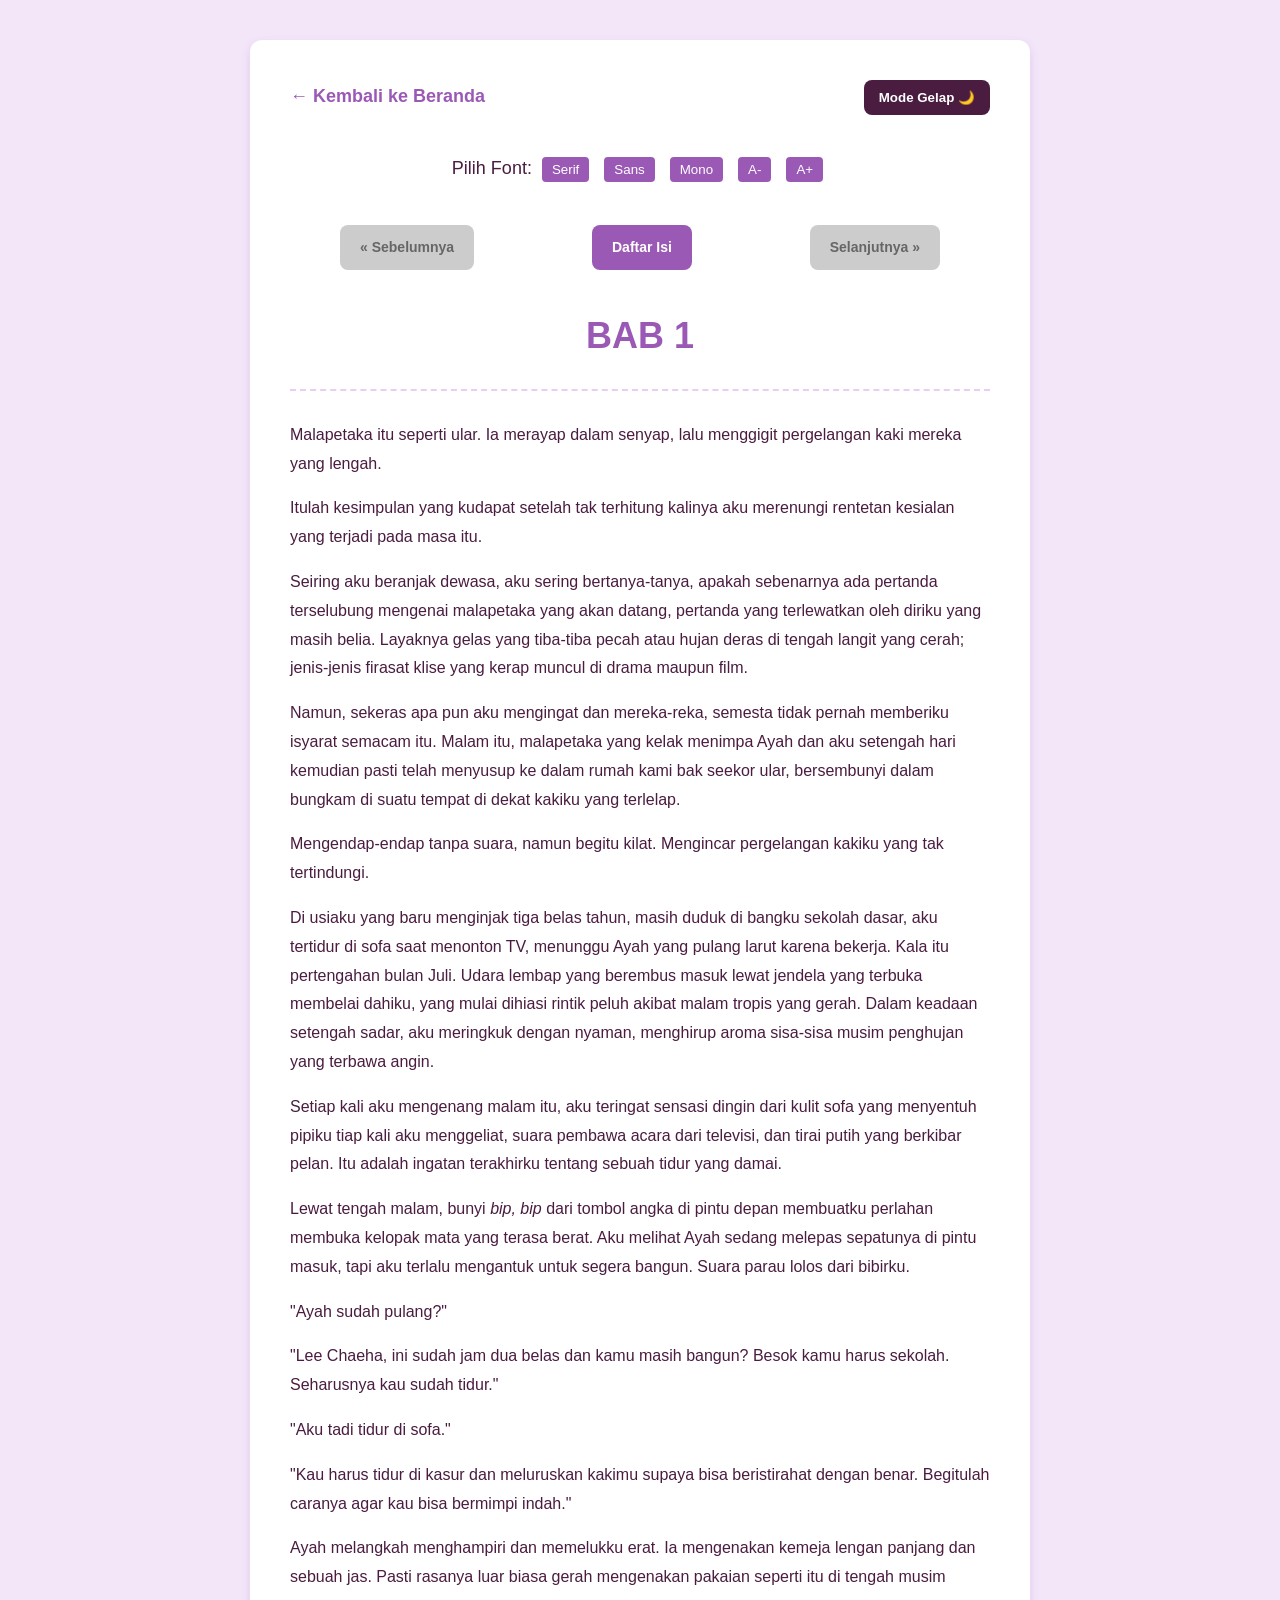
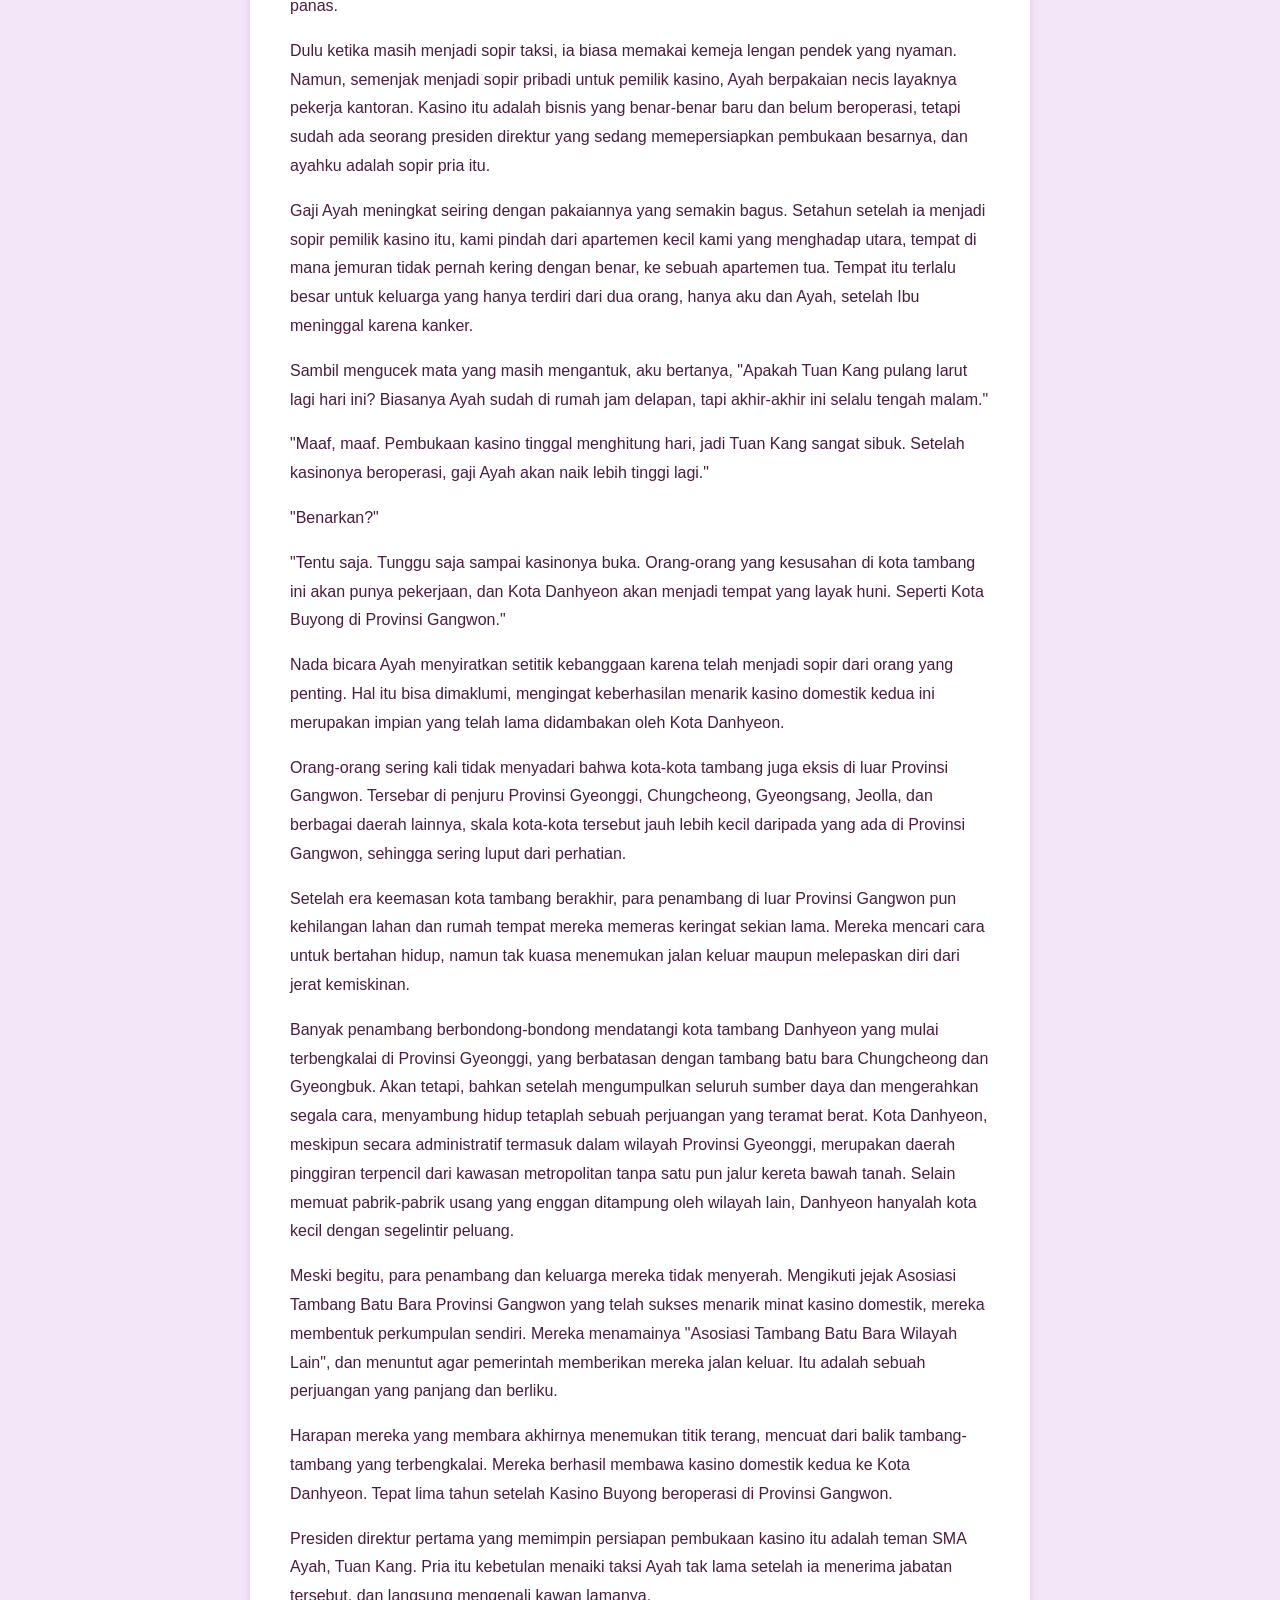
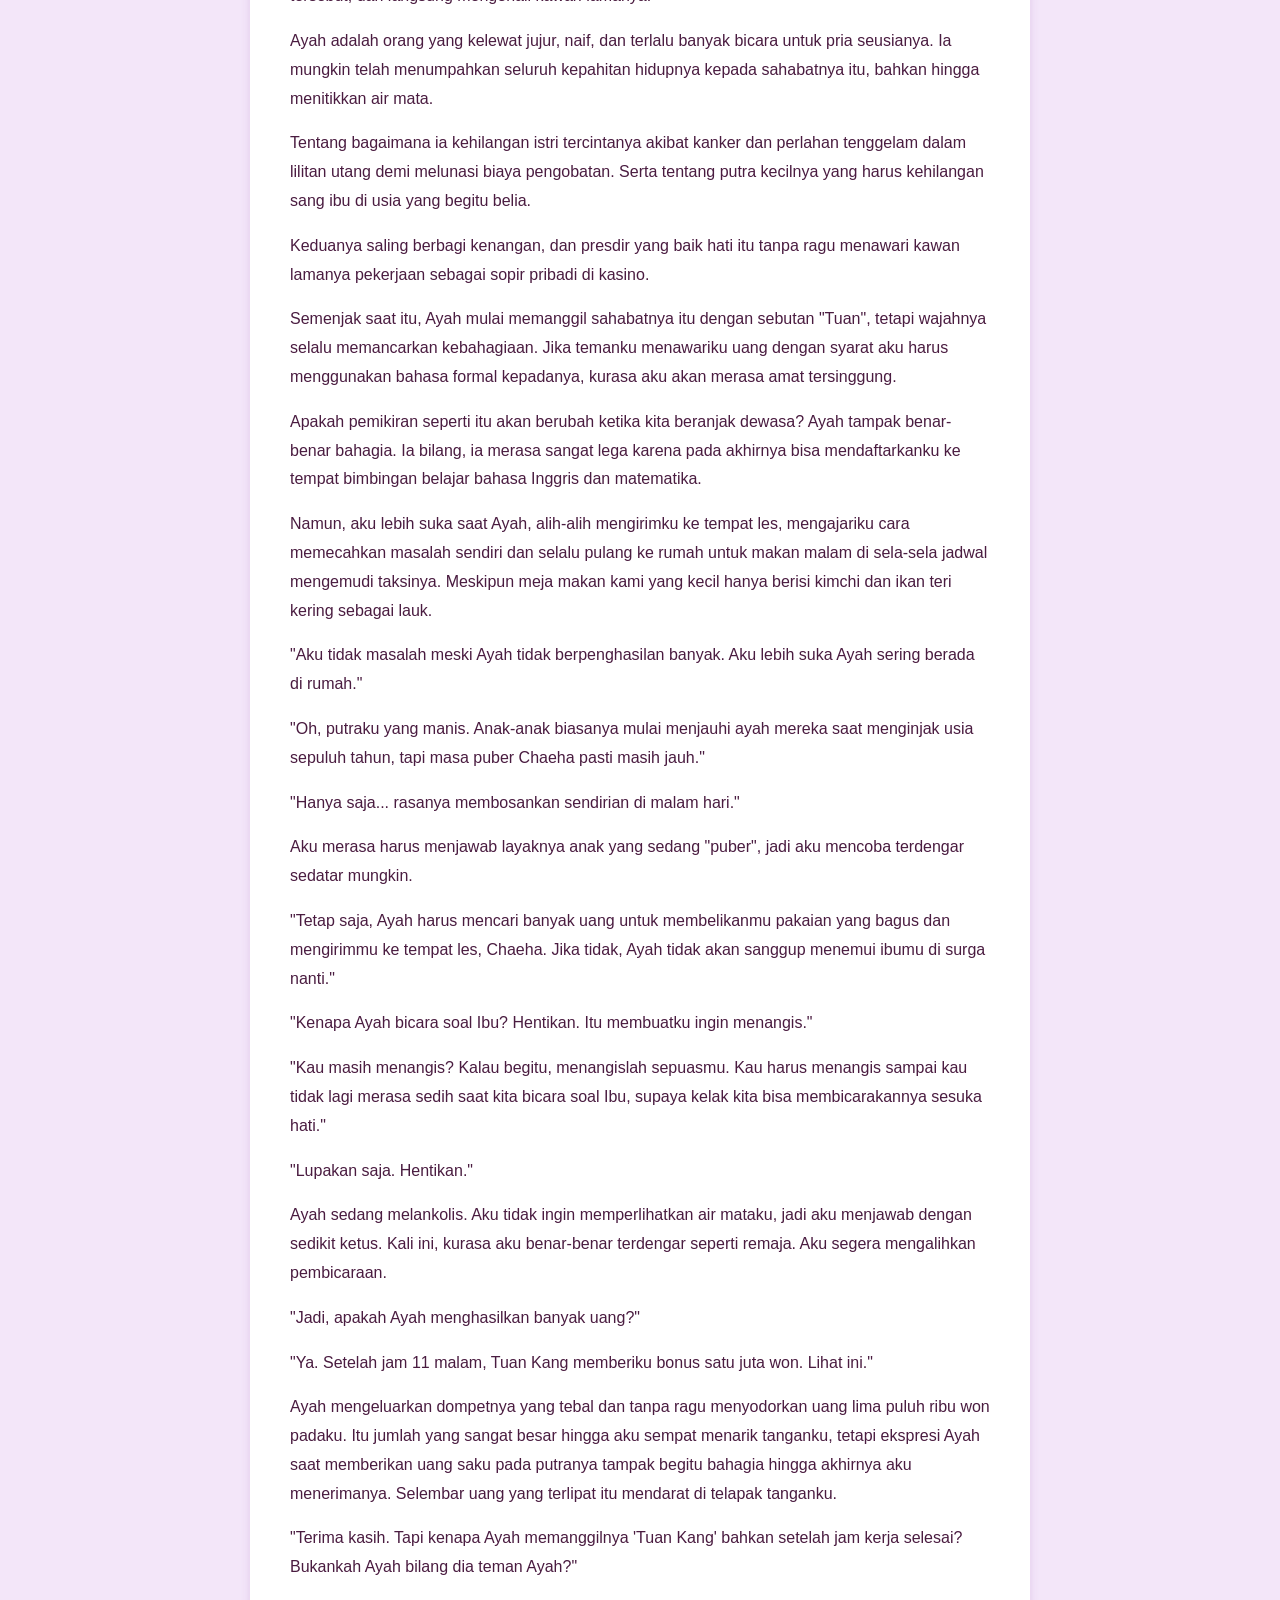
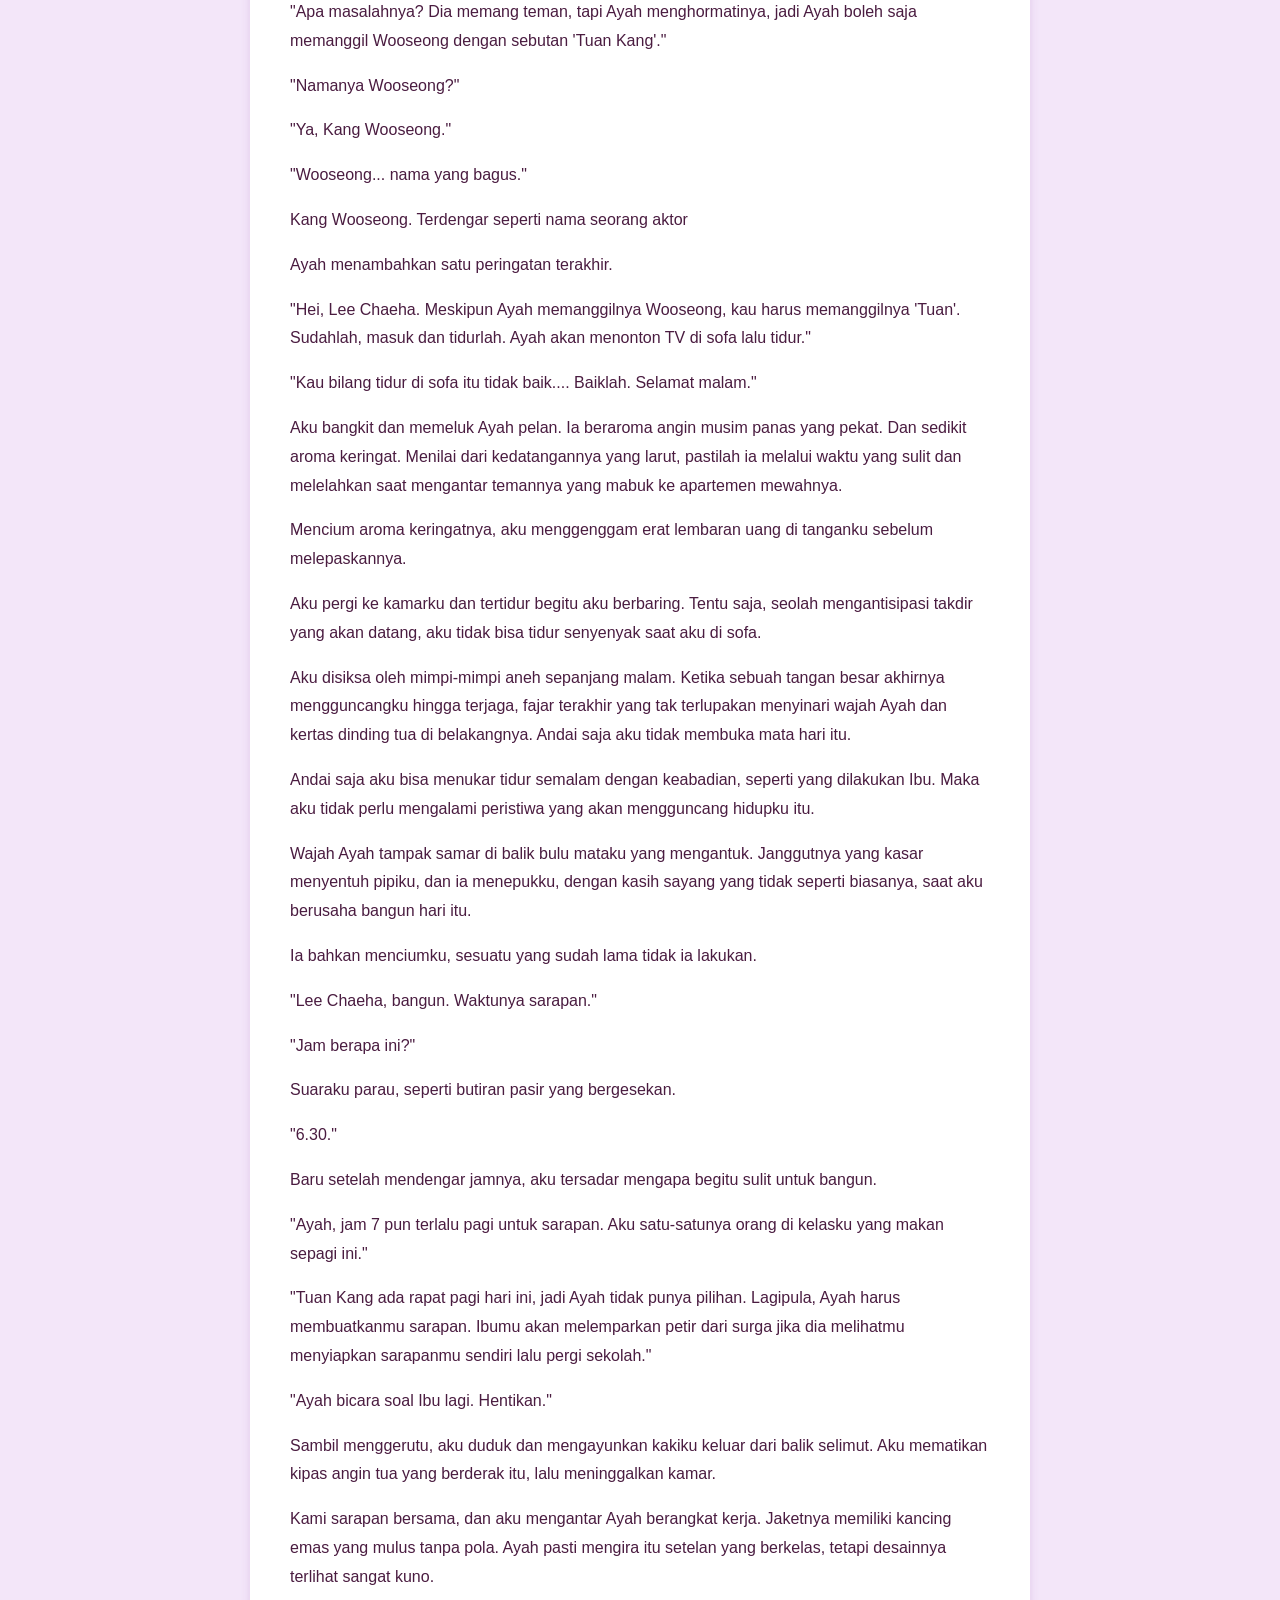
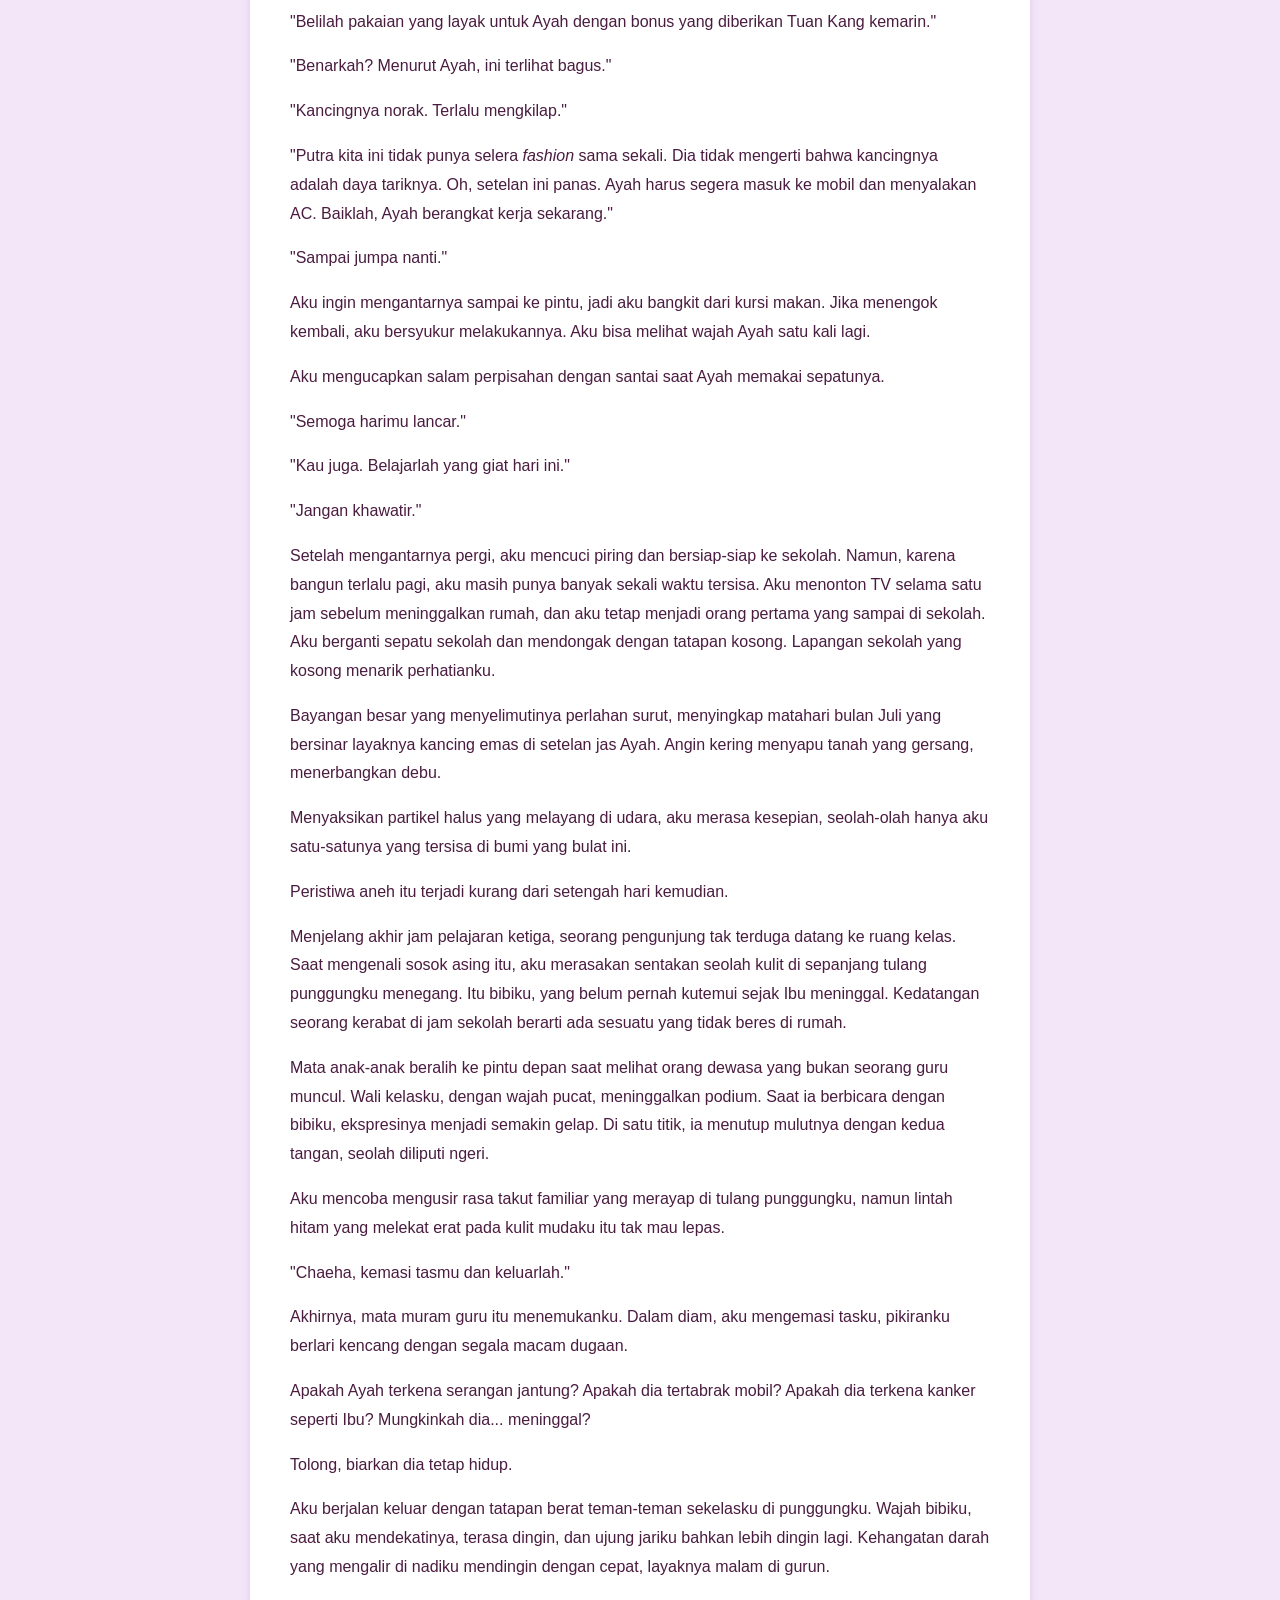
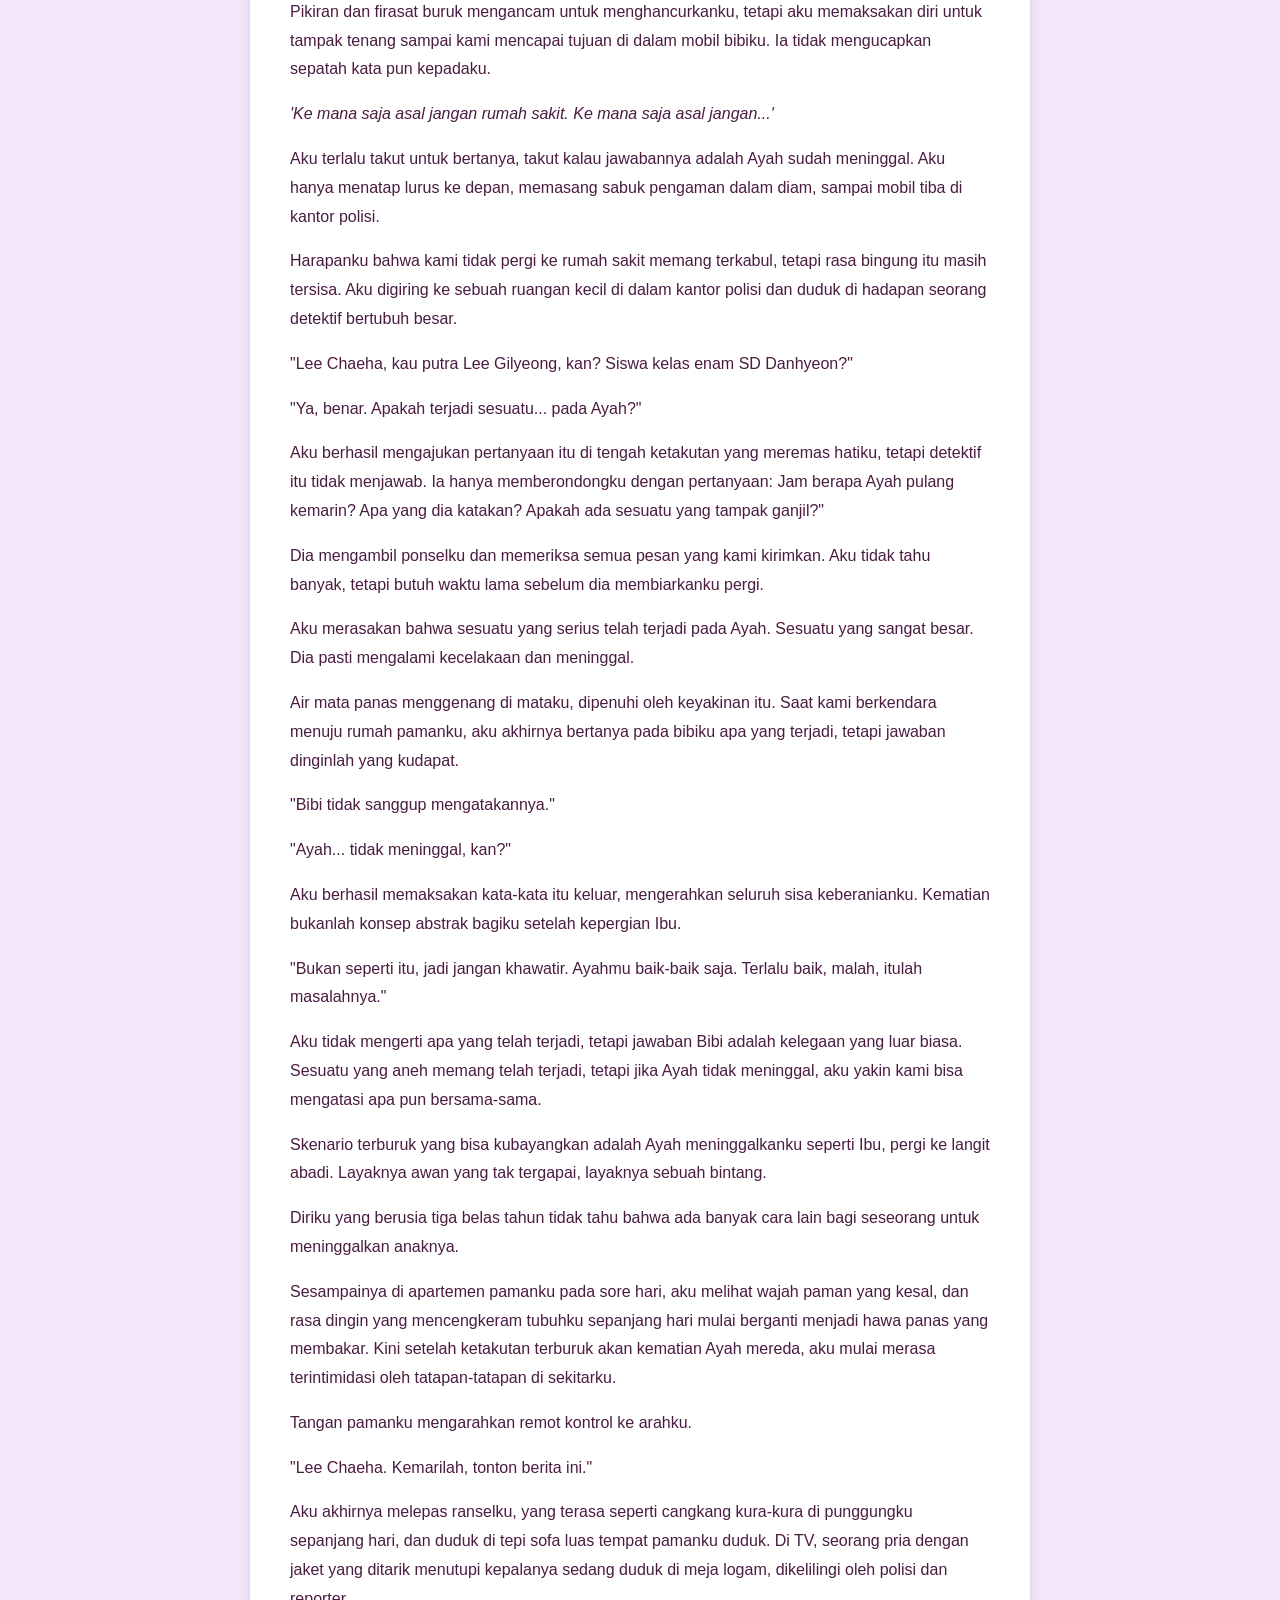
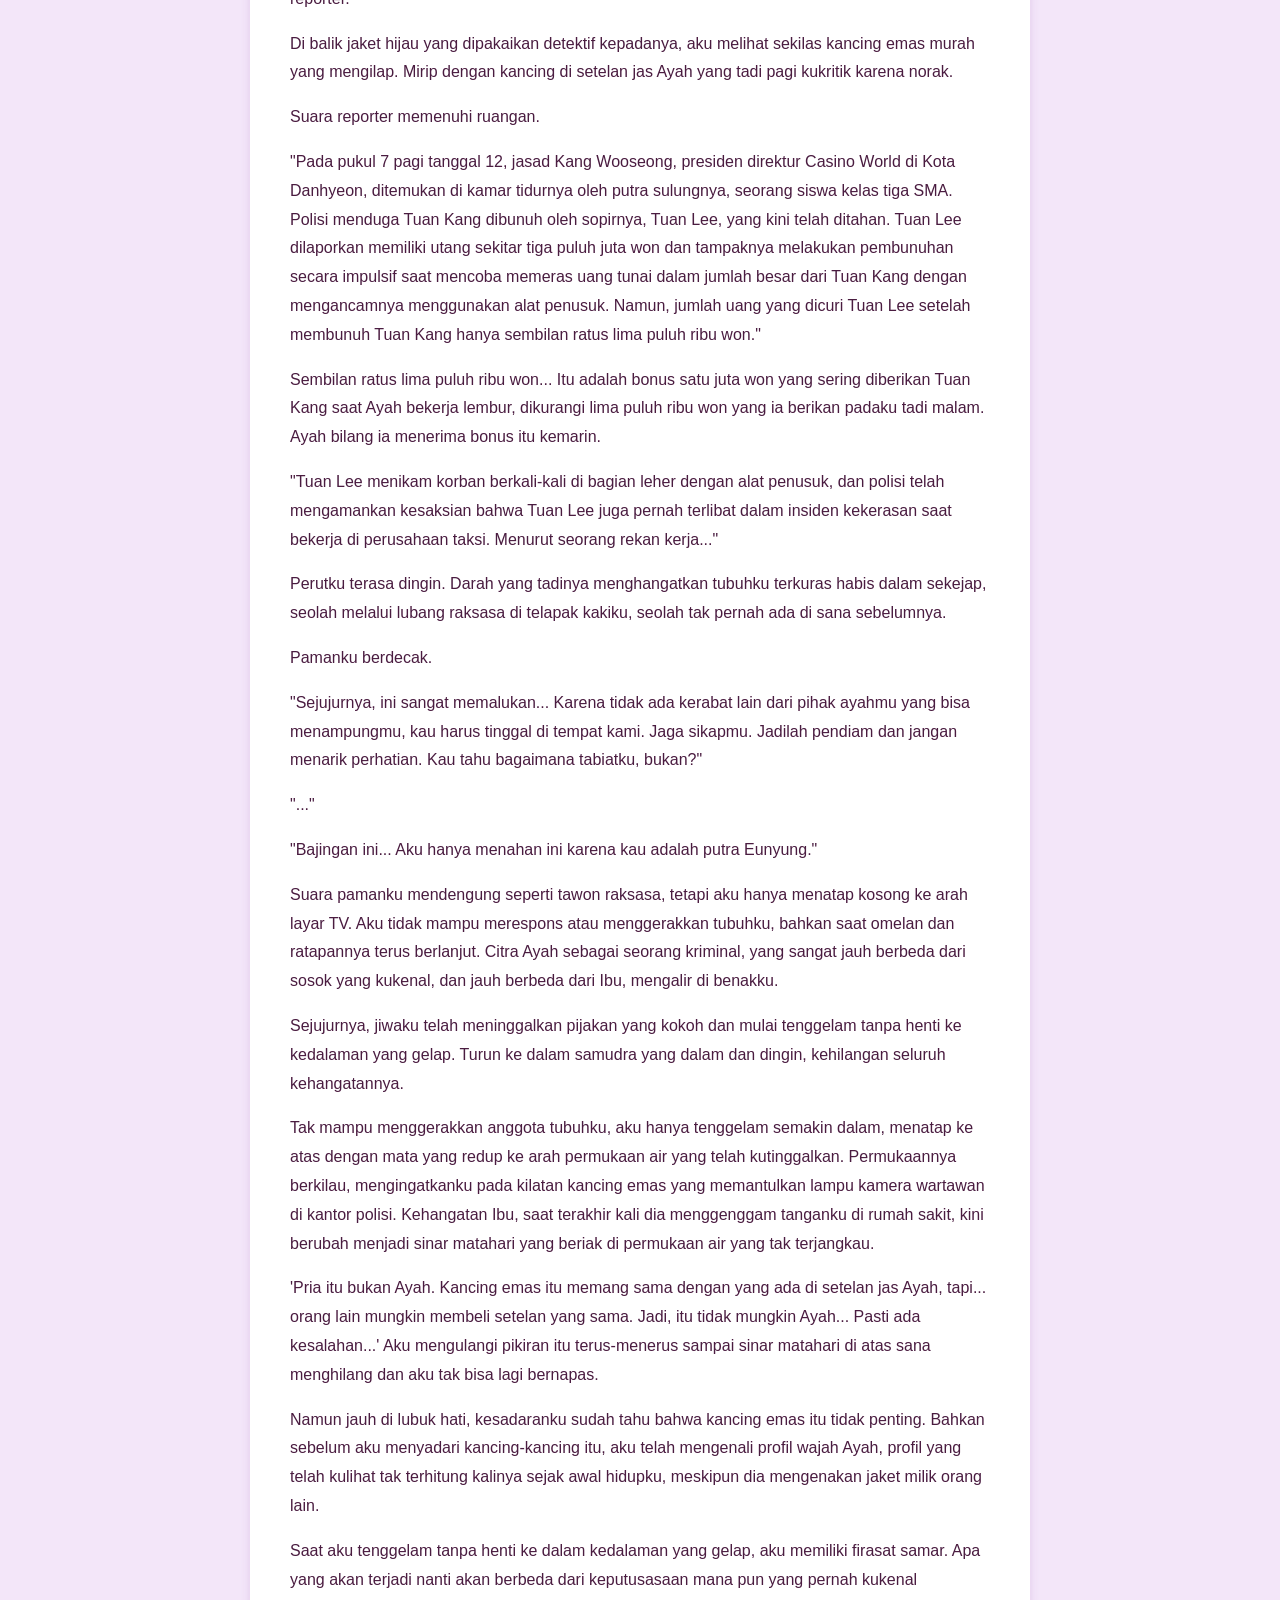
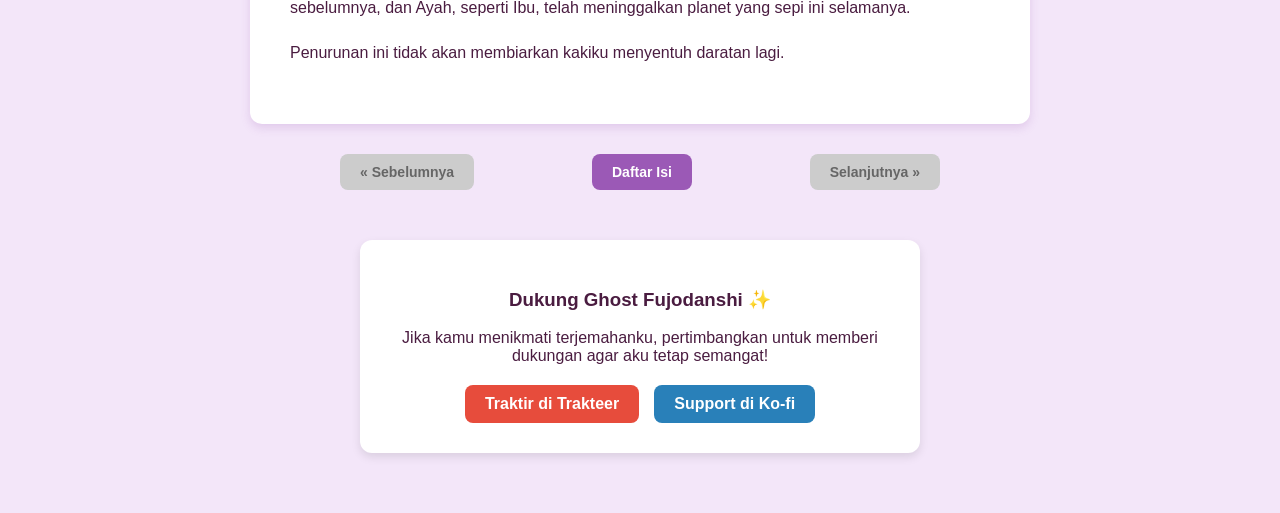
==== commit 10be49ef: "Add files via upload" ====
--- a/tpopbab1.html
+++ b/tpopbab1.html
@@ -159,6 +159,37 @@
 }
 
 .btn-nav:hover { background-color: #4a1c40; }
+
+.font-switcher {
+    text-align: center;
+    margin: 10px;
+    padding: 10px;
+    background: transparent;
+    border-radius: 8px;
+}
+
+.font-switcher button {
+    margin: 0 5px;
+    padding: 5px 10px;
+    cursor: pointer;
+    background: #9b59b6;
+    color: white;
+    border: none;
+    border-radius: 4px;
+}
+
+.font-switcher button:hover {
+    background: #4a1c40;
+}
+
+:root {
+    --main-font-size: 16px; /* Nilai awal */
+}
+
+/* Wajib ada bagian ini agar body dan p "mendengar" variabelnya */
+body, p {
+    font-size: var(--main-font-size) !important;
+}
     </style>
 </head>
 <body>
@@ -170,7 +201,17 @@
 
         <!-- Tombol Panah Kembali -->
         <a href="index.html" class="tombol-kembali">← Kembali ke Beranda</a>
-        
+
+<div class="font-switcher">
+    <span>Pilih Font:</span>
+    <button onclick="changeFont('serif')">Serif</button>
+    <button onclick="changeFont('sans-serif')">Sans</button>
+    <button onclick="changeFont('monospace')">Mono</button>
+    <!-- Tombol Ukuran -->
+    <button onclick="changeFontSize(-2)">A-</button>
+    <button onclick="changeFontSize(2)">A+</button>
+</div>        
+
 <!-- Navigasi Chapter -->
 <div class="nav-chapter">
     <!-- Tombol Sebelumnya -->
@@ -487,5 +528,20 @@
         <a href="https://ko-fi.com/ghostfujodanshi" target="_blank" class="btn-kofi">Support di Ko-fi</a>
     </div>
 </div>
+
+<script>
+    function changeFont(fontType) {
+        // Mengubah font seluruh halaman
+        document.body.style.fontFamily = fontType;
+    }
+    let currentFontSize = 16; // Ukuran font default dalam piksel
+    
+    function changeFontSize(amount) {
+        currentFontSize += amount;
+        if (currentFontSize < 12) currentFontSize = 12; // Batas minimum
+        if (currentFontSize > 32) currentFontSize = 32; // Batas maksimum
+        document.documentElement.style.setProperty('--main-font-size', currentFontSize + "px");
+    }
+</script>
 </body>
 </html>
